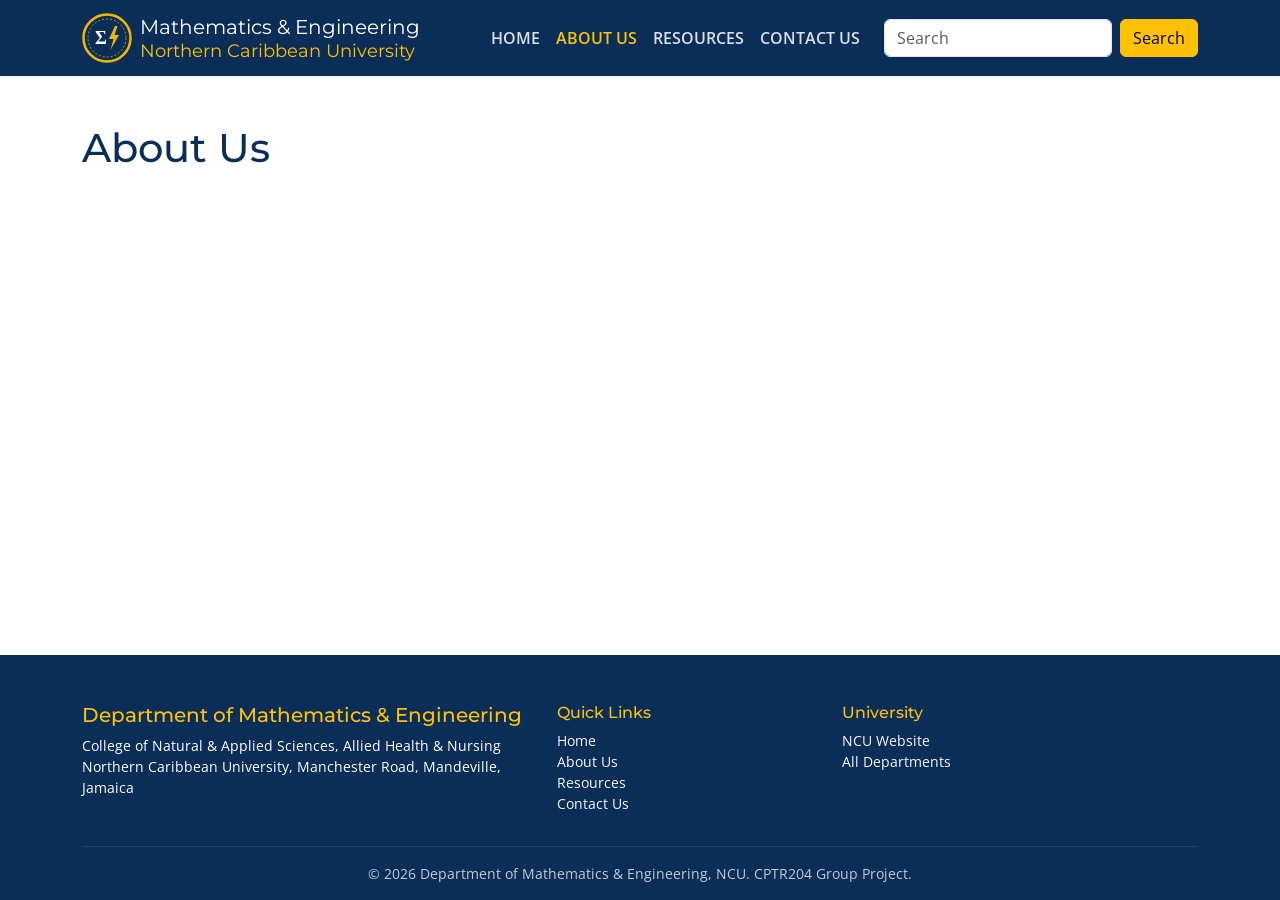
==== about.html @ 1ad0d138 "footer changed" ====
<!DOCTYPE html>
<html lang="en">
<head>
  <meta charset="UTF-8">
  <meta name="viewport" content="width=device-width, initial-scale=1.0">
  <meta name="description" content="Department of Mathematics & Engineering, Northern Caribbean University">
  <title>About Us | Mathematics &amp; Engineering - NCU</title>

  <link href="https://cdn.jsdelivr.net/npm/bootstrap@5.3.8/dist/css/bootstrap.min.css" rel="stylesheet">
  <link href="https://fonts.googleapis.com/css2?family=Montserrat:wght@600;700&family=Open+Sans:wght@400;600&display=swap" rel="stylesheet">
  <link href="css/style.css" rel="stylesheet">
</head>
<body class="d-flex flex-column min-vh-100">

  <header>
    
    <nav class="navbar navbar-expand-lg navbar-dark bg-navy shadow-sm">
      <div class="container">
        <a class="navbar-brand d-flex align-items-center" href="index.html">
          <img src="images/logo.svg" alt="Department of Mathematics and Engineering logo" width="50" height="50" class="me-2">
          <span class="lh-sm">Mathematics &amp; Engineering<small class="d-block text-warning fw-normal small">Northern Caribbean University</small></span>
        </a>
        
        <button class="navbar-toggler" type="button" data-bs-toggle="collapse" data-bs-target="#mainNav"
                aria-controls="mainNav" aria-expanded="false" aria-label="Toggle navigation">
          <span class="navbar-toggler-icon"></span>
        </button>

        <div class="collapse navbar-collapse" id="mainNav">
          <ul class="navbar-nav ms-auto mb-2 mb-lg-0">
            <li class="nav-item"><a class="nav-link fw-semibold text-uppercase small" href="index.html">Home</a></li>
            <li class="nav-item"><a class="nav-link fw-semibold text-uppercase small active" aria-current="page" href="about.html">About Us</a></li>
            <li class="nav-item"><a class="nav-link fw-semibold text-uppercase small" href="resources.html">Resources</a></li>
            <li class="nav-item"><a class="nav-link fw-semibold text-uppercase small" href="contact.html">Contact Us</a></li>
          </ul>

          <form class="d-flex ms-lg-3" role="search">
            <input class="form-control me-2" type="search" name="q" placeholder="Search" aria-label="Search">
            <button class="btn btn-warning" type="submit">Search</button>
          </form>
        </div>

      </div>
    </nav>
  </header>

  <main class="container py-5 flex-grow-1">
    
    <h1 class="text-navy">About Us</h1>

  </main>
  <footer class="bg-navy text-white pt-5 pb-3">
    <div class="container">
      <div class="row g-4">
        <div class="col-md-5">
          <h5 class="text-warning">Department of Mathematics &amp; Engineering</h5>
          <p class="small mb-0">College of Natural &amp; Applied Sciences, Allied Health &amp; Nursing<br>
            Northern Caribbean University, Manchester Road, Mandeville, Jamaica</p>
        </div>
        <div class="col-6 col-md-3">
          <h6 class="text-warning">Quick Links</h6>
          <ul class="list-unstyled small">
            <li><a class="link-light text-decoration-none" href="index.html">Home</a></li>
            <li><a class="link-light text-decoration-none" href="about.html">About Us</a></li>
            <li><a class="link-light text-decoration-none" href="resources.html">Resources</a></li>
            <li><a class="link-light text-decoration-none" href="contact.html">Contact Us</a></li>
          </ul>
        </div>
        <div class="col-6 col-md-4">
          <h6 class="text-warning">University</h6>
          <ul class="list-unstyled small">
            <li><a class="link-light text-decoration-none" href="https://www.ncu.edu.jm" target="_blank" rel="noopener">NCU Website</a></li>
            <li><a class="link-light text-decoration-none" href="https://www.ncu.edu.jm/alldepartments" target="_blank" rel="noopener">All Departments</a></li>
          </ul>
        </div>
      </div>
      <hr class="border-secondary">
      <p class="text-center small mb-0 opacity-75">&copy; 2026 Department of Mathematics &amp; Engineering, NCU. CPTR204 Group Project.</p>
    </div>
  </footer>
</html>
  <script src="https://cdn.jsdelivr.net/npm/bootstrap@5.3.8/dist/js/bootstrap.bundle.min.js"></script>
</body>
</html>
---- css/style.css ----
:root {
  --navy: #0b2e59;
}

.bg-navy   { background-color: var(--navy) !important; }
.text-navy { color: var(--navy) !important; }

.btn-navy {
  background-color: var(--navy);
  color: #ffffff;
}
.btn-navy:hover {
  background-color: #071f3d;
  color: #ffffff;
}


body {
  font-family: "Open Sans", Arial, sans-serif;
}
h1, h2, h3, h4, h5, h6, .navbar-brand {
  font-family: "Montserrat", Arial, sans-serif;
}

.navbar-dark .nav-link {
  color: rgba(255, 255, 255, 0.85);
}
.navbar-dark .nav-link:hover,
.navbar-dark .nav-link.active {
  color: #ffc107;
}
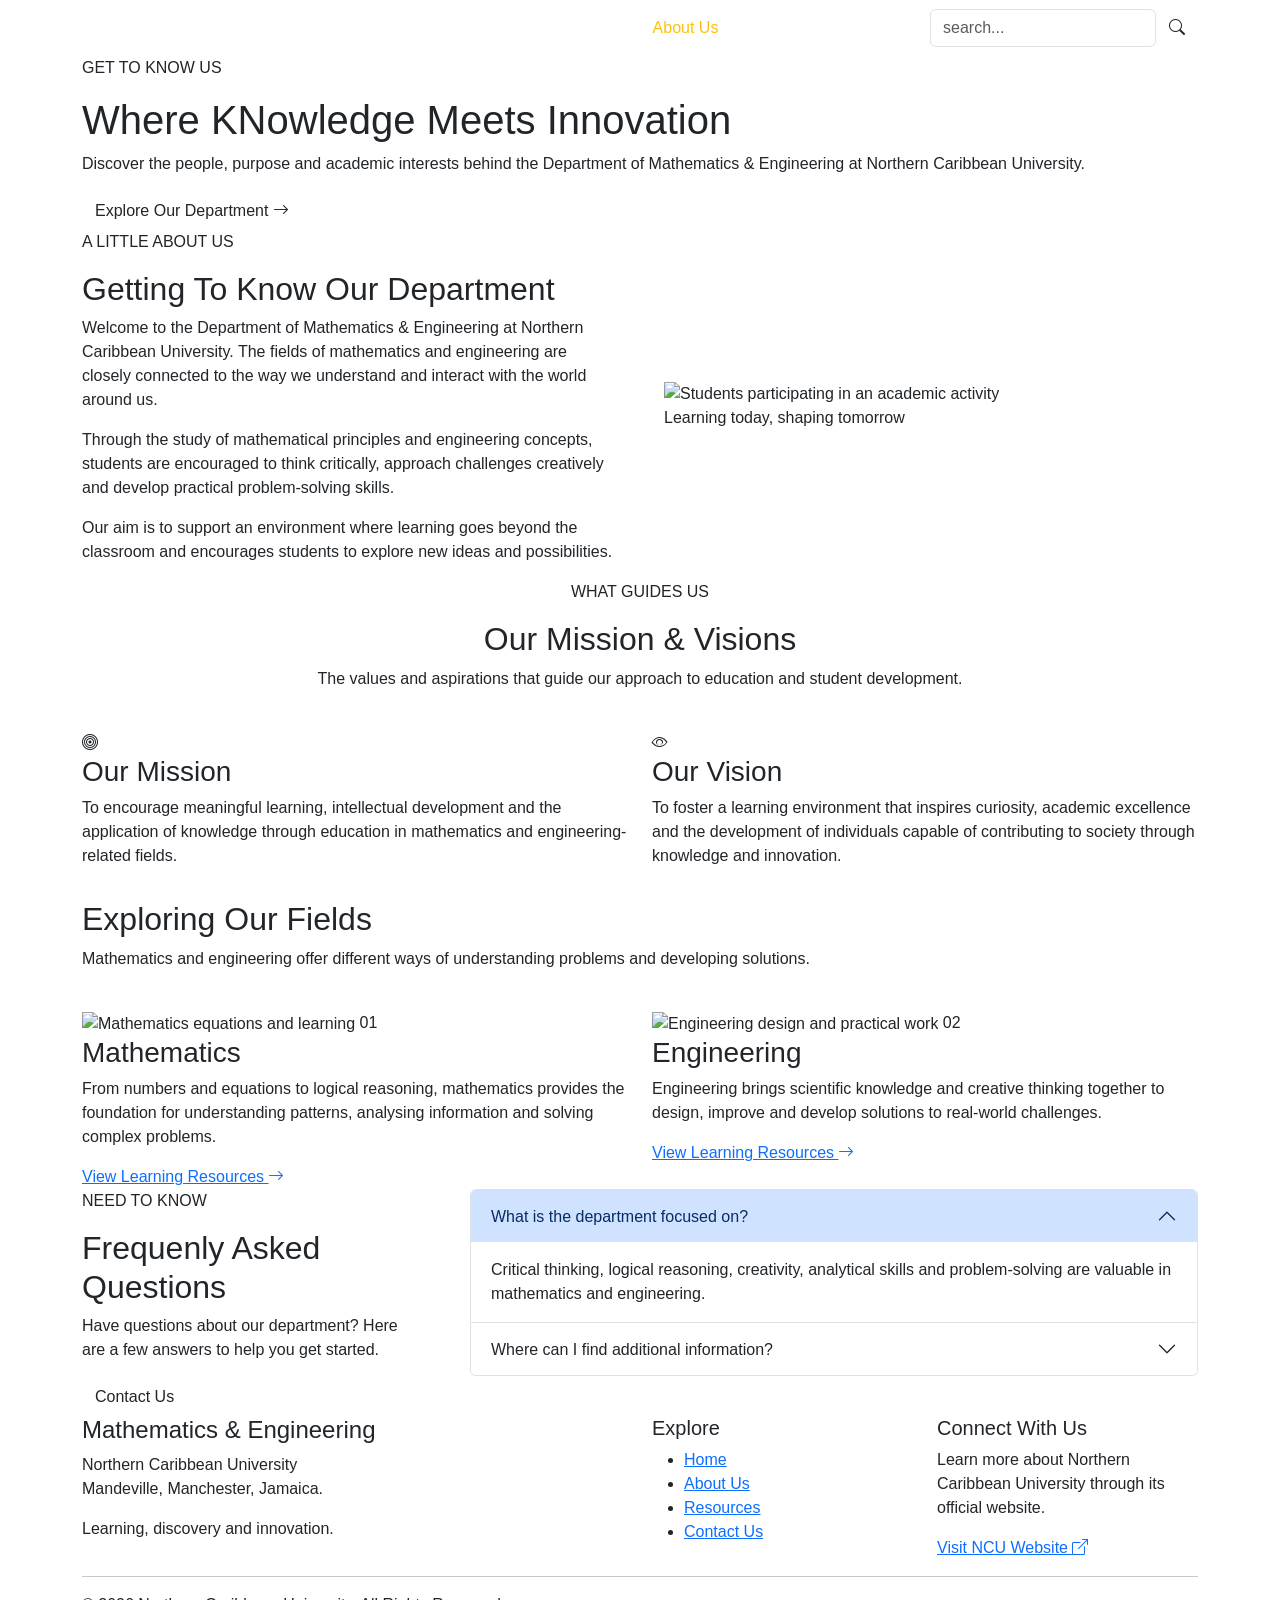
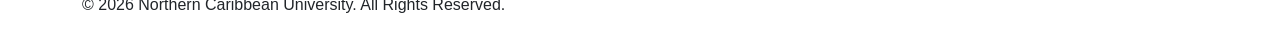
==== commit 645769d0: "Update about.html" ====
--- a/about.html
+++ b/about.html
@@ -1,84 +1,448 @@
 <!DOCTYPE html>
 <html lang="en">
+
 <head>
   <meta charset="UTF-8">
-  <meta name="viewport" content="width=device-width, initial-scale=1.0">
-  <meta name="description" content="Department of Mathematics & Engineering, Northern Caribbean University">
-  <title>About Us | Mathematics &amp; Engineering - NCU</title>
-
-  <link href="https://cdn.jsdelivr.net/npm/bootstrap@5.3.8/dist/css/bootstrap.min.css" rel="stylesheet">
-  <link href="https://fonts.googleapis.com/css2?family=Montserrat:wght@600;700&family=Open+Sans:wght@400;600&display=swap" rel="stylesheet">
-  <link href="css/style.css" rel="stylesheet">
+  <meta name="viewport" content="width=device-width , initial-scale=1.0">
+  <title>About Us | NCU Mathematics & Engineering</title>
+   <link href="https://cdn.jsdelivr.net/npm/bootstrap@5.3.3/dist/css/bootstrap.min.css" rel="stylesheet">
+    <link rel="stylesheet" href="https://cdn.jsdelivr.net/npm/bootstrap-icons@1.11.3/font/bootstrap-icons.min.css">
+     <link rel="stylesheet" href="css/style.css">
+
 </head>
-<body class="d-flex flex-column min-vh-100">
-
-  <header>
-    
-    <nav class="navbar navbar-expand-lg navbar-dark bg-navy shadow-sm">
-      <div class="container">
-        <a class="navbar-brand d-flex align-items-center" href="index.html">
-          <img src="images/logo.svg" alt="Department of Mathematics and Engineering logo" width="50" height="50" class="me-2">
-          <span class="lh-sm">Mathematics &amp; Engineering<small class="d-block text-warning fw-normal small">Northern Caribbean University</small></span>
-        </a>
+<body>
+  <nav class="navbar navbar-expand-lg navbar-dark department-nav">
+  <div class="container">
+
+      <a class="navbar-brand" href="index.html">
+      <span class="brand-mark">NCU</span>
+      <span class="brand-name">Mathematics & Engineering</span>
+ </a>
+     
+    <button class="navbar-toggler" type="button"
+      data-bs-toggle="collapse"
+      data-bs-target="#mainMenu"
+      aria-controls="mainMenu"
+      aria-expanded="false"
+      aria-label="Toggle navigation">
+
+        <span class="navbar-toggler-icon"></span>
+
+ </button>
+       
+    <div class="collapse navbar-collapse" id="mainMenu">
+      <ul class="navbar-nav ms-auto">
         
-        <button class="navbar-toggler" type="button" data-bs-toggle="collapse" data-bs-target="#mainNav"
-                aria-controls="mainNav" aria-expanded="false" aria-label="Toggle navigation">
-          <span class="navbar-toggler-icon"></span>
-        </button>
-
-        <div class="collapse navbar-collapse" id="mainNav">
-          <ul class="navbar-nav ms-auto mb-2 mb-lg-0">
-            <li class="nav-item"><a class="nav-link fw-semibold text-uppercase small" href="index.html">Home</a></li>
-            <li class="nav-item"><a class="nav-link fw-semibold text-uppercase small active" aria-current="page" href="about.html">About Us</a></li>
-            <li class="nav-item"><a class="nav-link fw-semibold text-uppercase small" href="resources.html">Resources</a></li>
-            <li class="nav-item"><a class="nav-link fw-semibold text-uppercase small" href="contact.html">Contact Us</a></li>
-          </ul>
-
-          <form class="d-flex ms-lg-3" role="search">
-            <input class="form-control me-2" type="search" name="q" placeholder="Search" aria-label="Search">
-            <button class="btn btn-warning" type="submit">Search</button>
-          </form>
-        </div>
-
-      </div>
-    </nav>
-  </header>
-
-  <main class="container py-5 flex-grow-1">
-    
-    <h1 class="text-navy">About Us</h1>
-
-  </main>
-  <footer class="bg-navy text-white pt-5 pb-3">
-    <div class="container">
-      <div class="row g-4">
-        <div class="col-md-5">
-          <h5 class="text-warning">Department of Mathematics &amp; Engineering</h5>
-          <p class="small mb-0">College of Natural &amp; Applied Sciences, Allied Health &amp; Nursing<br>
-            Northern Caribbean University, Manchester Road, Mandeville, Jamaica</p>
-        </div>
-        <div class="col-6 col-md-3">
-          <h6 class="text-warning">Quick Links</h6>
-          <ul class="list-unstyled small">
-            <li><a class="link-light text-decoration-none" href="index.html">Home</a></li>
-            <li><a class="link-light text-decoration-none" href="about.html">About Us</a></li>
-            <li><a class="link-light text-decoration-none" href="resources.html">Resources</a></li>
-            <li><a class="link-light text-decoration-none" href="contact.html">Contact Us</a></li>
-          </ul>
-        </div>
-        <div class="col-6 col-md-4">
-          <h6 class="text-warning">University</h6>
-          <ul class="list-unstyled small">
-            <li><a class="link-light text-decoration-none" href="https://www.ncu.edu.jm" target="_blank" rel="noopener">NCU Website</a></li>
-            <li><a class="link-light text-decoration-none" href="https://www.ncu.edu.jm/alldepartments" target="_blank" rel="noopener">All Departments</a></li>
-          </ul>
-        </div>
-      </div>
-      <hr class="border-secondary">
-      <p class="text-center small mb-0 opacity-75">&copy; 2026 Department of Mathematics &amp; Engineering, NCU. CPTR204 Group Project.</p>
+        <li class="nav-item">
+          <a class="nav-link" href="index.html">Home</a>
+         </li>
+        
+      <li class="nav-item">
+        <a class="nav-link active" href="about.html">About Us</a>
+      </li>
+
+      <li class="nav-item">
+        <a class="nav-link" href="resources.html">Resources</a>
+      </li>
+
+      <li class="nav-item">
+        <a class="nav-link" href="contact.html">Contact Us</a>
+      </li>
+      </ul>
+
+      <form class="d-flex ms-lg-3 mt-3 mt-lg-0" role="search">
+
+      <input class="form-control search-box"
+      type="search"
+      placeholder="search..."
+      aria-label="search">
+
+      <button class="btn search-button" type="submit">
+        <i class="bi bi-search"></i>
+      </button>
+
+      </form>
+
     </div>
-  </footer>
-</html>
-  <script src="https://cdn.jsdelivr.net/npm/bootstrap@5.3.8/dist/js/bootstrap.bundle.min.js"></script>
+
+     
+  </div>
+  </nav>
+
+     <header class="about-banner">
+
+      <div class="container">
+
+        <div class="banner-content">
+
+          <p class="small-heading">GET TO KNOW US</p>
+          
+          <h1>Where KNowledge Meets Innovation</h1>
+
+          <p class="banner-description">
+            Discover the people, purpose and academic
+            interests behind the Department of Mathematics
+            & Engineering at Northern Caribbean University.
+          </p>
+
+           <a href="#department-intro" class="btn explore-button">
+                Explore Our Department
+                 <i class="bi bi-arrow-right"></i>
+                </a>
+
+        
+        </div>
+      </div>
+     </header>
+
+     <section class="department-intro"  id="department-intro">
+      <div class="container">
+        <div class="row align-items-center g-5">
+          <div class="col-lg-6">
+
+            <p class="section-label">A LITTLE ABOUT US</p>
+
+            <h2>Getting To Know Our Department</h2>
+
+            <p> Welcome to the Department of Mathematics
+                & Engineering at Northern Caribbean University.
+                The fields of mathematics and engineering
+                are closely connected to the way we understand
+                and interact with the world around us. </p>
+
+                <p>
+                  Through the study of mathematical principles
+                  and engineering concepts, students are
+                  encouraged to think critically, approach
+                  challenges creatively and develop practical
+                  problem-solving skills.
+                </p>
+
+                <p>
+                  Our aim is to support an environment where
+                  learning goes beyond the classroom and
+                  encourages students to explore new ideas
+                  and possibilities.
+                </p>
+          </div>
+
+    <div class="col-lg-6">
+      <div class="intro-photo">
+
+         <img src="images/students.jpg"
+         alt="Students participating in an academic activity"
+          class="img-fluid">
+
+
+       <div class="photo-caption">
+        <i class="bi bi-motarboard-fill"></i>
+        Learning today, shaping tomorrow
+       </div>
+      </div>
+    </div>
+        </div>
+      </div>
+     </section>
+
+     <section class="purpose-section">
+      <div class="container">
+        <div class="section-title text-center">
+
+        <p class="section-label">WHAT GUIDES US</p>
+
+        <h2>Our Mission & Visions</h2>
+
+        <p>The values and aspirations that guide our
+          approach to education and student development.</p>
+        </div>
+
+        <div class="row g-4 mt-3">
+          <div class="col-md-6">
+            <div class="purpose-box mission-box">
+              <div class="purpose-icon">
+                <i class="bi bi-bullseye"></i>
+              </div>
+
+              <h3>Our Mission</h3>
+
+              <p> To encourage meaningful learning,
+                  intellectual development and the
+                  application of knowledge through
+                  education in mathematics and
+                  engineering-related fields.</p>
+            </div>
+          </div>
+
+         <div class="col-md-6">
+          <div class="purpose-box vision-box">
+            <div class="purpose-icon">
+              <i class="bi bi-eye"></i>
+            </div>
+
+            <h3> Our Vision</h3>
+
+            <p> To foster a learning environment that
+                inspires curiosity, academic excellence
+                and the development of individuals
+                capable of contributing to society
+                through knowledge and innovation.</p>
+          </div>
+         </div>
+
+        </div>
+      </div>
+     </section>
+
+     <section class="study-section">
+      <div class="container">
+        <div class="section-title">
+
+          <p class="section-label>" OUR ACADEMIC INTEREST</p>
+
+          <h2> Exploring Our Fields</h2>
+
+          <p>Mathematics and engineering offer different
+            ways of understanding problems and developing
+           solutions.</p> 
+        </div>
+
+        <div class="row g-4 mt-3">
+
+          <div class="col-md-6">
+            <article class="study-card">
+              <div class="study-image">
+
+                <img src="images/mathematics.jpg"
+                alt="Mathematics equations and learning">
+
+               <span class="study-number">01</span>
+              </div>
+            
+            <div class=" study-content">
+
+              <h3>Mathematics</h3>
+
+              <p> From numbers and equations to
+                logical reasoning, mathematics
+                provides the foundation for
+                understanding patterns, analysing
+                information and solving complex
+                problems.</p>
+
+                 <a href="resources.html" class="study-link">
+                  View Learning Resources
+                  <i class="bi bi-arrow-right"></i>
+                </a>
+            </div>
+            </article>
+
+          </div>
+
+          <div class="col-md-6">
+            <article class="study-card">
+              <div class="study-image">
+
+                <img src="images/engineering.jpg"
+                alt="Engineering design and practical work">
+
+                <span class="study-number">02</span>
+
+              </div>
+
+              <div class="study-content">
+
+                <h3>Engineering</h3>
+
+                <p> Engineering brings scientific
+                 knowledge and creative thinking
+                together to design, improve and
+                develop solutions to real-world
+                challenges.</p>
+               
+                 <a href="resources.html" class="study-link">
+                  View Learning Resources
+                  <i class="bi bi-arrow-right"></i>
+                </a>
+
+              </div>
+            </article>
+          </div>
+        </div>
+      </div>
+     </section>
+
+     <section class="faq-section">
+      <div class="container">
+        <div class="row g-5">
+          <div class="col-lg-4">
+            <p class="section-label">NEED TO KNOW</p>
+
+            <h2> Frequenly Asked Questions</h2>
+
+            <p>Have questions about our department?
+              Here are a few answers to help you
+              get started.</p>
+
+             <a href="contact.html" class="btn contact-button">
+              Contact Us
+              </a>
+          </div>
+
+          <div class="col-lg-8">
+            <div class="accordion" id="departmenQuestions">
+
+              <div class="accordion-item">
+
+                <h2 class="accordion-header">
+
+                   <button class="accordion-button"
+                      type="button"
+                      data-bs-toggle="collapse"
+                      data-bs-target="#answerOne"
+                      aria-expanded="true"
+                      aria-controls="answerOne">
+
+                  What is the department focused on?
+
+                 </button>
+                </h2>
+
+                <div id="answerOne"
+                class="accordion-collapse collapse show"
+                data-bs-parent="#departmentQuestions">
+              
+                <div class="accordion-body">
+                Critical thinking, logical
+                reasoning, creativity, analytical
+                skills and problem-solving are
+                valuable in mathematics and
+                engineering.
+                
+                </div>
+              </div>
+            </div>
+
+
+
+            <div class="accordion-item">
+            
+            <h2 class="accordion-header">
+             
+              <button class="accordion-button collapsed"
+              type="button"
+              data-bs-toggle="collapse"
+              data-bs-target="#answerThree"
+              aria-expanded="false"
+              aria-controls="answerThree">
+            
+             Where can I find additional information?
+            </button>
+            </h2>
+
+            <div id="answerThree"
+            class="accordion-collapse collapse"
+            data-bs-parent="#departmentQuestions">
+          
+          <div class="accordion-body">
+           
+            Visit our Resources page for
+            additional learning materials,
+            or use the Contact Us page to
+            send an enquiry.
+
+                   </div>
+                </div>
+              </div>
+            </div>
+          </div>
+        </div>
+      </div>
+     </section>
+
+     <footer class="department-footer">
+      <div class="container">
+        <div class="row g-4">
+          <div class="col-md-6">
+
+            <h4> Mathematics & Engineering</h4>
+
+            <p>
+             Northern Caribbean University
+            <br>
+            Mandeville, Manchester, Jamaica.
+            </p>
+
+              <p class="footer-note">
+                        Learning, discovery and innovation.
+                    </p>
+
+                </div>
+
+
+                <div class="col-md-3">
+
+                    <h5>Explore</h5>
+
+                    <ul class="footer-links">
+
+                        <li><a href="index.html">Home</a></li>
+
+                        <li><a href="about.html">About Us</a></li>
+
+                        <li><a href="resources.html">Resources</a></li>
+
+                        <li><a href="contact.html">Contact Us</a></li>
+
+                    </ul>
+
+                </div>
+
+
+                <div class="col-md-3">
+
+                    <h5>Connect With Us</h5>
+
+                    <p>
+                        Learn more about Northern Caribbean
+                        University through its official website.
+                    </p>
+
+                    <a href="https://www.ncu.edu.jm/"
+                        target="_blank"
+                        rel="noopener noreferrer"
+                        class="university-link">
+
+                        Visit NCU Website
+                        <i class="bi bi-box-arrow-up-right"></i>
+
+                    </a>
+
+                </div>
+
+            </div>
+
+            <hr>
+
+            <div class="copyright">
+
+                <p>
+                    &copy; 2026 Northern Caribbean University.
+                    All Rights Reserved.
+                </p>
+
+            </div>
+
+        </div>
+
+    </footer>
+
+    <script src="https://cdn.jsdelivr.net/npm/bootstrap@5.3.3/dist/js/bootstrap.bundle.min.js"></script>
+
 </body>
 </html>
+          </div>
+        </div>
+      </div>
+     </footer>
+</body>
+</html>
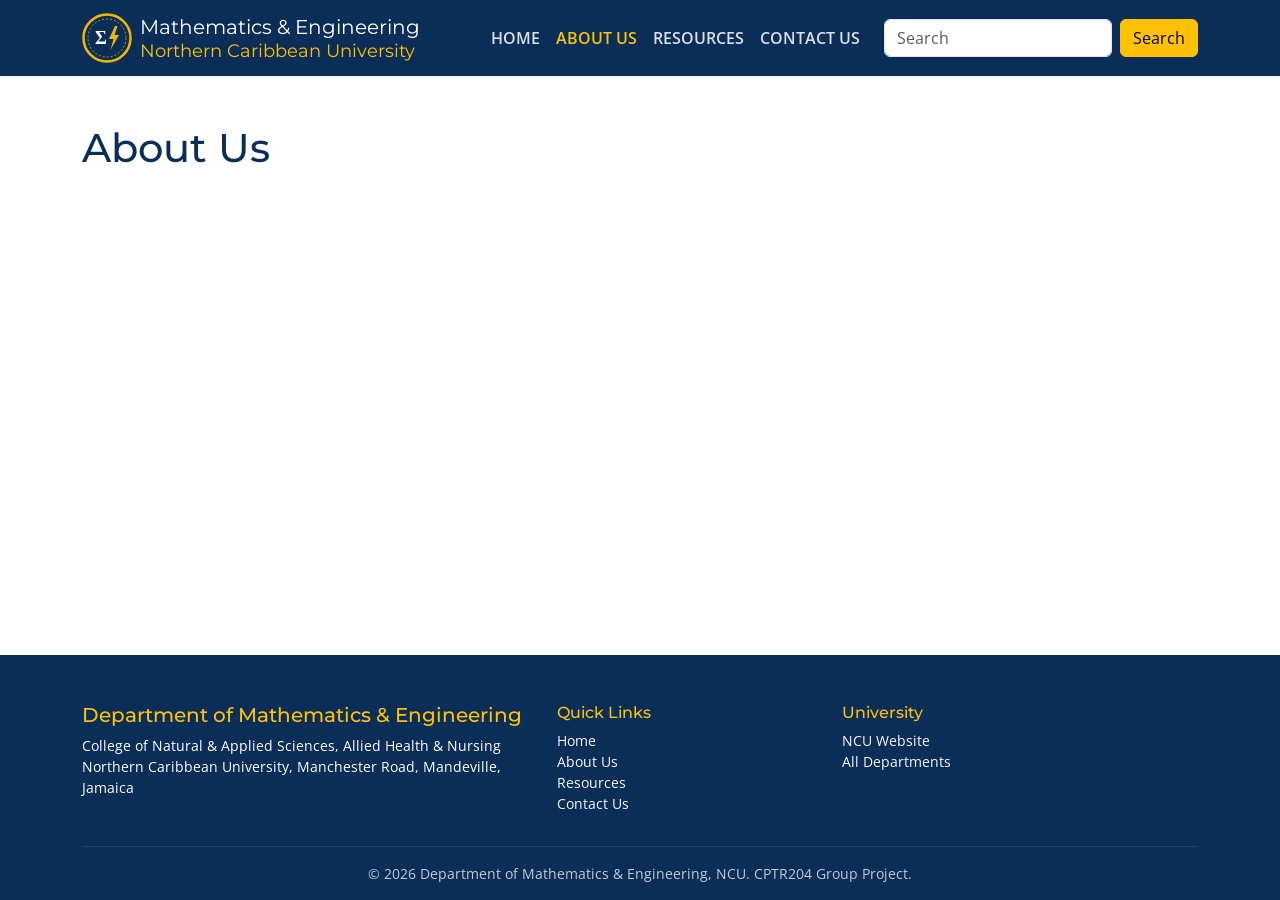
==== commit 355e5c89: "Update about.html" ====
--- a/about.html
+++ b/about.html
@@ -1,448 +1,84 @@
 <!DOCTYPE html>
 <html lang="en">
-
 <head>
   <meta charset="UTF-8">
-  <meta name="viewport" content="width=device-width , initial-scale=1.0">
-  <title>About Us | NCU Mathematics & Engineering</title>
-   <link href="https://cdn.jsdelivr.net/npm/bootstrap@5.3.3/dist/css/bootstrap.min.css" rel="stylesheet">
-    <link rel="stylesheet" href="https://cdn.jsdelivr.net/npm/bootstrap-icons@1.11.3/font/bootstrap-icons.min.css">
-     <link rel="stylesheet" href="css/style.css">
+  <meta name="viewport" content="width=device-width, initial-scale=1.0">
+  <meta name="description" content="Department of Mathematics & Engineering, Northern Caribbean University">
+  <title>About Us | Mathematics &amp; Engineering - NCU</title>
 
+  <link href="https://cdn.jsdelivr.net/npm/bootstrap@5.3.8/dist/css/bootstrap.min.css" rel="stylesheet">
+  <link href="https://fonts.googleapis.com/css2?family=Montserrat:wght@600;700&family=Open+Sans:wght@400;600&display=swap" rel="stylesheet">
+  <link href="css/style.css" rel="stylesheet">
 </head>
-<body>
-  <nav class="navbar navbar-expand-lg navbar-dark department-nav">
-  <div class="container">
+<body class="d-flex flex-column min-vh-100">
 
-      <a class="navbar-brand" href="index.html">
-      <span class="brand-mark">NCU</span>
-      <span class="brand-name">Mathematics & Engineering</span>
- </a>
-     
-    <button class="navbar-toggler" type="button"
-      data-bs-toggle="collapse"
-      data-bs-target="#mainMenu"
-      aria-controls="mainMenu"
-      aria-expanded="false"
-      aria-label="Toggle navigation">
+  <header>
+    
+    <nav class="navbar navbar-expand-lg navbar-dark bg-navy shadow-sm">
+      <div class="container">
+        <a class="navbar-brand d-flex align-items-center" href="index.html">
+          <img src="images/logo.svg" alt="Department of Mathematics and Engineering logo" width="50" height="50" class="me-2">
+          <span class="lh-sm">Mathematics &amp; Engineering<small class="d-block text-warning fw-normal small">Northern Caribbean University</small></span>
+        </a>
+        
+        <button class="navbar-toggler" type="button" data-bs-toggle="collapse" data-bs-target="#mainNav"
+                aria-controls="mainNav" aria-expanded="false" aria-label="Toggle navigation">
+          <span class="navbar-toggler-icon"></span>
+        </button>
 
-        <span class="navbar-toggler-icon"></span>
+        <div class="collapse navbar-collapse" id="mainNav">
+          <ul class="navbar-nav ms-auto mb-2 mb-lg-0">
+            <li class="nav-item"><a class="nav-link fw-semibold text-uppercase small" href="index.html">Home</a></li>
+            <li class="nav-item"><a class="nav-link fw-semibold text-uppercase small active" aria-current="page" href="about.html">About Us</a></li>
+            <li class="nav-item"><a class="nav-link fw-semibold text-uppercase small" href="resources.html">Resources</a></li>
+            <li class="nav-item"><a class="nav-link fw-semibold text-uppercase small" href="contact.html">Contact Us</a></li>
+          </ul>
 
- </button>
-       
-    <div class="collapse navbar-collapse" id="mainMenu">
-      <ul class="navbar-nav ms-auto">
-        
-        <li class="nav-item">
-          <a class="nav-link" href="index.html">Home</a>
-         </li>
-        
-      <li class="nav-item">
-        <a class="nav-link active" href="about.html">About Us</a>
-      </li>
+          <form class="d-flex ms-lg-3" role="search">
+            <input class="form-control me-2" type="search" name="q" placeholder="Search" aria-label="Search">
+            <button class="btn btn-warning" type="submit">Search</button>
+          </form>
+        </div>
 
-      <li class="nav-item">
-        <a class="nav-link" href="resources.html">Resources</a>
-      </li>
+      </div>
+    </nav>
+  </header>
 
-      <li class="nav-item">
-        <a class="nav-link" href="contact.html">Contact Us</a>
-      </li>
-      </ul>
+  <main class="container py-5 flex-grow-1">
+    
+    <h1 class="text-navy">About Us</h1>
 
-      <form class="d-flex ms-lg-3 mt-3 mt-lg-0" role="search">
-
-      <input class="form-control search-box"
-      type="search"
-      placeholder="search..."
-      aria-label="search">
-
-      <button class="btn search-button" type="submit">
-        <i class="bi bi-search"></i>
-      </button>
-
-      </form>
-
-    </div>
-
-     
-  </div>
-  </nav>
-
-     <header class="about-banner">
-
-      <div class="container">
-
-        <div class="banner-content">
-
-          <p class="small-heading">GET TO KNOW US</p>
-          
-          <h1>Where KNowledge Meets Innovation</h1>
-
-          <p class="banner-description">
-            Discover the people, purpose and academic
-            interests behind the Department of Mathematics
-            & Engineering at Northern Caribbean University.
-          </p>
-
-           <a href="#department-intro" class="btn explore-button">
-                Explore Our Department
-                 <i class="bi bi-arrow-right"></i>
-                </a>
-
-        
+  </main>
+  <footer class="bg-navy text-white pt-5 pb-3">
+    <div class="container">
+      <div class="row g-4">
+        <div class="col-md-5">
+          <h5 class="text-warning">Department of Mathematics &amp; Engineering</h5>
+          <p class="small mb-0">College of Natural &amp; Applied Sciences, Allied Health &amp; Nursing<br>
+            Northern Caribbean University, Manchester Road, Mandeville, Jamaica</p>
+        </div>
+        <div class="col-6 col-md-3">
+          <h6 class="text-warning">Quick Links</h6>
+          <ul class="list-unstyled small">
+            <li><a class="link-light text-decoration-none" href="index.html">Home</a></li>
+            <li><a class="link-light text-decoration-none" href="about.html">About Us</a></li>
+            <li><a class="link-light text-decoration-none" href="resources.html">Resources</a></li>
+            <li><a class="link-light text-decoration-none" href="contact.html">Contact Us</a></li>
+          </ul>
+        </div>
+        <div class="col-6 col-md-4">
+          <h6 class="text-warning">University</h6>
+          <ul class="list-unstyled small">
+            <li><a class="link-light text-decoration-none" href="https://www.ncu.edu.jm" target="_blank" rel="noopener">NCU Website</a></li>
+            <li><a class="link-light text-decoration-none" href="https://www.ncu.edu.jm/alldepartments" target="_blank" rel="noopener">All Departments</a></li>
+          </ul>
         </div>
       </div>
-     </header>
-
-     <section class="department-intro"  id="department-intro">
-      <div class="container">
-        <div class="row align-items-center g-5">
-          <div class="col-lg-6">
-
-            <p class="section-label">A LITTLE ABOUT US</p>
-
-            <h2>Getting To Know Our Department</h2>
-
-            <p> Welcome to the Department of Mathematics
-                & Engineering at Northern Caribbean University.
-                The fields of mathematics and engineering
-                are closely connected to the way we understand
-                and interact with the world around us. </p>
-
-                <p>
-                  Through the study of mathematical principles
-                  and engineering concepts, students are
-                  encouraged to think critically, approach
-                  challenges creatively and develop practical
-                  problem-solving skills.
-                </p>
-
-                <p>
-                  Our aim is to support an environment where
-                  learning goes beyond the classroom and
-                  encourages students to explore new ideas
-                  and possibilities.
-                </p>
-          </div>
-
-    <div class="col-lg-6">
-      <div class="intro-photo">
-
-         <img src="images/students.jpg"
-         alt="Students participating in an academic activity"
-          class="img-fluid">
-
-
-       <div class="photo-caption">
-        <i class="bi bi-motarboard-fill"></i>
-        Learning today, shaping tomorrow
-       </div>
-      </div>
+      <hr class="border-secondary">
+      <p class="text-center small mb-0 opacity-75">&copy; 2026 Department of Mathematics &amp; Engineering, NCU. CPTR204 Group Project.</p>
     </div>
-        </div>
-      </div>
-     </section>
-
-     <section class="purpose-section">
-      <div class="container">
-        <div class="section-title text-center">
-
-        <p class="section-label">WHAT GUIDES US</p>
-
-        <h2>Our Mission & Visions</h2>
-
-        <p>The values and aspirations that guide our
-          approach to education and student development.</p>
-        </div>
-
-        <div class="row g-4 mt-3">
-          <div class="col-md-6">
-            <div class="purpose-box mission-box">
-              <div class="purpose-icon">
-                <i class="bi bi-bullseye"></i>
-              </div>
-
-              <h3>Our Mission</h3>
-
-              <p> To encourage meaningful learning,
-                  intellectual development and the
-                  application of knowledge through
-                  education in mathematics and
-                  engineering-related fields.</p>
-            </div>
-          </div>
-
-         <div class="col-md-6">
-          <div class="purpose-box vision-box">
-            <div class="purpose-icon">
-              <i class="bi bi-eye"></i>
-            </div>
-
-            <h3> Our Vision</h3>
-
-            <p> To foster a learning environment that
-                inspires curiosity, academic excellence
-                and the development of individuals
-                capable of contributing to society
-                through knowledge and innovation.</p>
-          </div>
-         </div>
-
-        </div>
-      </div>
-     </section>
-
-     <section class="study-section">
-      <div class="container">
-        <div class="section-title">
-
-          <p class="section-label>" OUR ACADEMIC INTEREST</p>
-
-          <h2> Exploring Our Fields</h2>
-
-          <p>Mathematics and engineering offer different
-            ways of understanding problems and developing
-           solutions.</p> 
-        </div>
-
-        <div class="row g-4 mt-3">
-
-          <div class="col-md-6">
-            <article class="study-card">
-              <div class="study-image">
-
-                <img src="images/mathematics.jpg"
-                alt="Mathematics equations and learning">
-
-               <span class="study-number">01</span>
-              </div>
-            
-            <div class=" study-content">
-
-              <h3>Mathematics</h3>
-
-              <p> From numbers and equations to
-                logical reasoning, mathematics
-                provides the foundation for
-                understanding patterns, analysing
-                information and solving complex
-                problems.</p>
-
-                 <a href="resources.html" class="study-link">
-                  View Learning Resources
-                  <i class="bi bi-arrow-right"></i>
-                </a>
-            </div>
-            </article>
-
-          </div>
-
-          <div class="col-md-6">
-            <article class="study-card">
-              <div class="study-image">
-
-                <img src="images/engineering.jpg"
-                alt="Engineering design and practical work">
-
-                <span class="study-number">02</span>
-
-              </div>
-
-              <div class="study-content">
-
-                <h3>Engineering</h3>
-
-                <p> Engineering brings scientific
-                 knowledge and creative thinking
-                together to design, improve and
-                develop solutions to real-world
-                challenges.</p>
-               
-                 <a href="resources.html" class="study-link">
-                  View Learning Resources
-                  <i class="bi bi-arrow-right"></i>
-                </a>
-
-              </div>
-            </article>
-          </div>
-        </div>
-      </div>
-     </section>
-
-     <section class="faq-section">
-      <div class="container">
-        <div class="row g-5">
-          <div class="col-lg-4">
-            <p class="section-label">NEED TO KNOW</p>
-
-            <h2> Frequenly Asked Questions</h2>
-
-            <p>Have questions about our department?
-              Here are a few answers to help you
-              get started.</p>
-
-             <a href="contact.html" class="btn contact-button">
-              Contact Us
-              </a>
-          </div>
-
-          <div class="col-lg-8">
-            <div class="accordion" id="departmenQuestions">
-
-              <div class="accordion-item">
-
-                <h2 class="accordion-header">
-
-                   <button class="accordion-button"
-                      type="button"
-                      data-bs-toggle="collapse"
-                      data-bs-target="#answerOne"
-                      aria-expanded="true"
-                      aria-controls="answerOne">
-
-                  What is the department focused on?
-
-                 </button>
-                </h2>
-
-                <div id="answerOne"
-                class="accordion-collapse collapse show"
-                data-bs-parent="#departmentQuestions">
-              
-                <div class="accordion-body">
-                Critical thinking, logical
-                reasoning, creativity, analytical
-                skills and problem-solving are
-                valuable in mathematics and
-                engineering.
-                
-                </div>
-              </div>
-            </div>
-
-
-
-            <div class="accordion-item">
-            
-            <h2 class="accordion-header">
-             
-              <button class="accordion-button collapsed"
-              type="button"
-              data-bs-toggle="collapse"
-              data-bs-target="#answerThree"
-              aria-expanded="false"
-              aria-controls="answerThree">
-            
-             Where can I find additional information?
-            </button>
-            </h2>
-
-            <div id="answerThree"
-            class="accordion-collapse collapse"
-            data-bs-parent="#departmentQuestions">
-          
-          <div class="accordion-body">
-           
-            Visit our Resources page for
-            additional learning materials,
-            or use the Contact Us page to
-            send an enquiry.
-
-                   </div>
-                </div>
-              </div>
-            </div>
-          </div>
-        </div>
-      </div>
-     </section>
-
-     <footer class="department-footer">
-      <div class="container">
-        <div class="row g-4">
-          <div class="col-md-6">
-
-            <h4> Mathematics & Engineering</h4>
-
-            <p>
-             Northern Caribbean University
-            <br>
-            Mandeville, Manchester, Jamaica.
-            </p>
-
-              <p class="footer-note">
-                        Learning, discovery and innovation.
-                    </p>
-
-                </div>
-
-
-                <div class="col-md-3">
-
-                    <h5>Explore</h5>
-
-                    <ul class="footer-links">
-
-                        <li><a href="index.html">Home</a></li>
-
-                        <li><a href="about.html">About Us</a></li>
-
-                        <li><a href="resources.html">Resources</a></li>
-
-                        <li><a href="contact.html">Contact Us</a></li>
-
-                    </ul>
-
-                </div>
-
-
-                <div class="col-md-3">
-
-                    <h5>Connect With Us</h5>
-
-                    <p>
-                        Learn more about Northern Caribbean
-                        University through its official website.
-                    </p>
-
-                    <a href="https://www.ncu.edu.jm/"
-                        target="_blank"
-                        rel="noopener noreferrer"
-                        class="university-link">
-
-                        Visit NCU Website
-                        <i class="bi bi-box-arrow-up-right"></i>
-
-                    </a>
-
-                </div>
-
-            </div>
-
-            <hr>
-
-            <div class="copyright">
-
-                <p>
-                    &copy; 2026 Northern Caribbean University.
-                    All Rights Reserved.
-                </p>
-
-            </div>
-
-        </div>
-
-    </footer>
-
-    <script src="https://cdn.jsdelivr.net/npm/bootstrap@5.3.3/dist/js/bootstrap.bundle.min.js"></script>
-
+  </footer>
+</html>
+  <script src="https://cdn.jsdelivr.net/npm/bootstrap@5.3.8/dist/js/bootstrap.bundle.min.js"></script>
 </body>
 </html>
-          </div>
-        </div>
-      </div>
-     </footer>
-</body>
-</html>
--- a/css/style.css
+++ b/css/style.css
@@ -29,3 +29,21 @@
 .navbar-dark .nav-link.active {
   color: #ffc107;
 }
+
+
+
+
+
+
+
+
+
+
+
+
+
+
+
+}
+
+
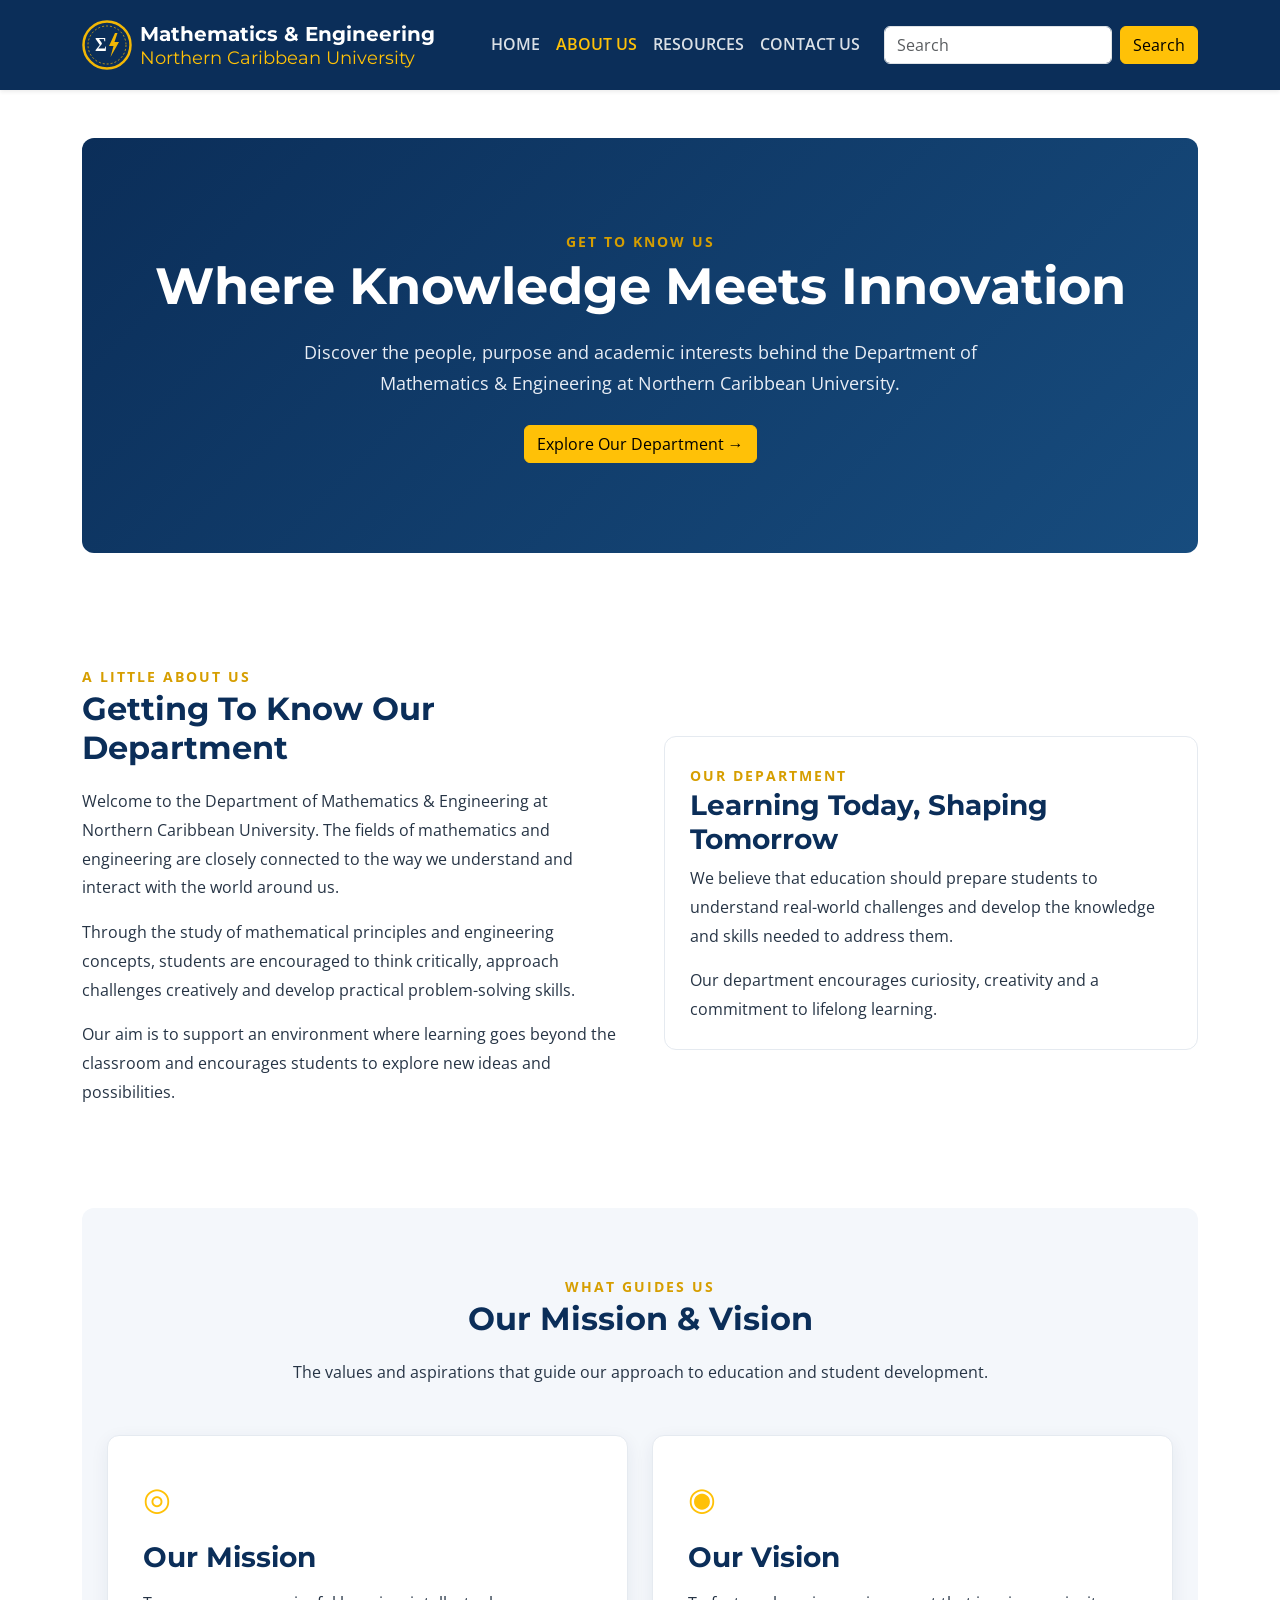
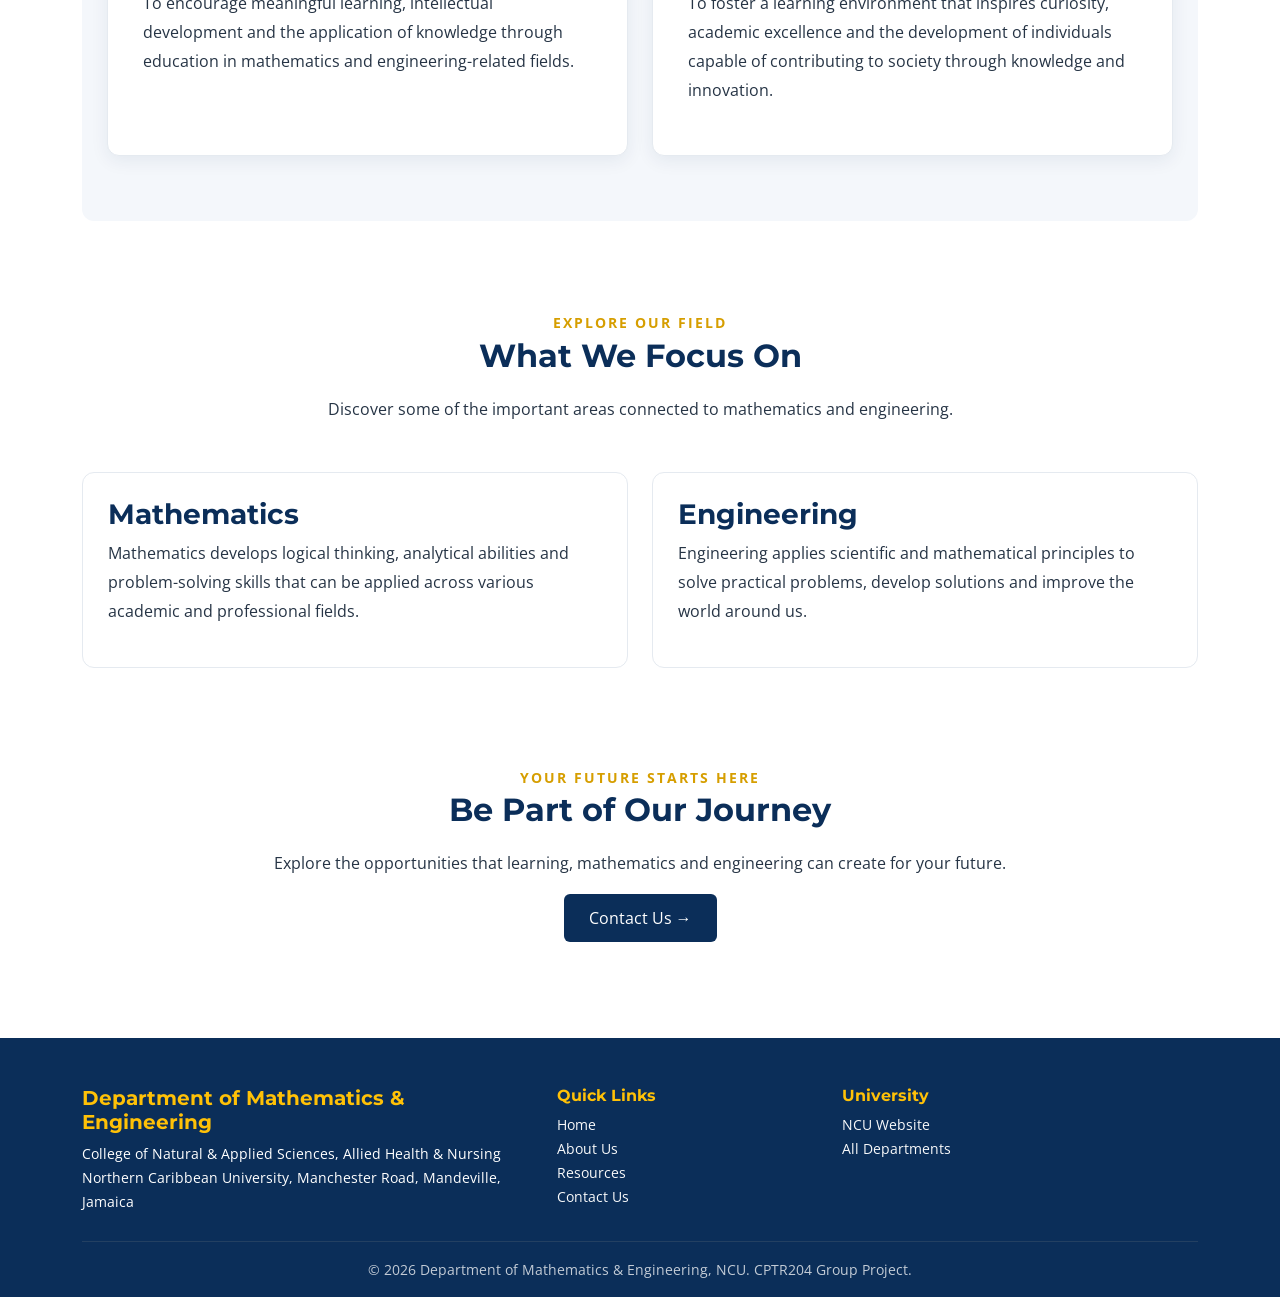
==== commit 48424223: "Update about.html" ====
--- a/about.html
+++ b/about.html
@@ -1,84 +1,432 @@
+
 <!DOCTYPE html>
 <html lang="en">
+
 <head>
   <meta charset="UTF-8">
   <meta name="viewport" content="width=device-width, initial-scale=1.0">
-  <meta name="description" content="Department of Mathematics & Engineering, Northern Caribbean University">
+  <meta name="description" content="Learn about the Department of Mathematics and Engineering at Northern Caribbean University.">
   <title>About Us | Mathematics &amp; Engineering - NCU</title>
 
+  
   <link href="https://cdn.jsdelivr.net/npm/bootstrap@5.3.8/dist/css/bootstrap.min.css" rel="stylesheet">
   <link href="https://fonts.googleapis.com/css2?family=Montserrat:wght@600;700&family=Open+Sans:wght@400;600&display=swap" rel="stylesheet">
   <link href="css/style.css" rel="stylesheet">
+
 </head>
+
 <body class="d-flex flex-column min-vh-100">
 
   <header>
+
+    <nav class="navbar navbar-expand-lg navbar-dark bg-navy shadow-sm">
+
+      <div class="container">
+
+        <a class="navbar-brand d-flex align-items-center" href="index.html">
+
+          <img src="images/logo.svg"
+               alt="Department of Mathematics and Engineering logo"
+               width="50"
+               height="50"
+               class="me-2">
+
+          <span class="lh-sm">
+            Mathematics &amp; Engineering
+            <small class="d-block text-warning fw-normal small">
+              Northern Caribbean University
+            </small>
+          </span>
+
+        </a>
+
+        <button class="navbar-toggler"
+                type="button"
+                data-bs-toggle="collapse"
+                data-bs-target="#mainNav"
+                aria-controls="mainNav"
+                aria-expanded="false"
+                aria-label="Toggle navigation">
+
+          <span class="navbar-toggler-icon"></span>
+
+        </button>
+
+        <div class="collapse navbar-collapse" id="mainNav">
+
+          <ul class="navbar-nav ms-auto mb-2 mb-lg-0">
+
+            <li class="nav-item">
+              <a class="nav-link fw-semibold text-uppercase small"
+                 href="index.html">Home</a>
+            </li>
+
+            <li class="nav-item">
+              <a class="nav-link fw-semibold text-uppercase small active"
+                 aria-current="page"
+                 href="about.html">About Us</a>
+            </li>
+
+            <li class="nav-item">
+              <a class="nav-link fw-semibold text-uppercase small"
+                 href="resources.html">Resources</a>
+            </li>
+
+            <li class="nav-item">
+              <a class="nav-link fw-semibold text-uppercase small"
+                 href="contact.html">Contact Us</a>
+            </li>
+
+          </ul>
+
+          <form class="d-flex ms-lg-3" role="search">
+
+            <input class="form-control me-2"
+                   type="search"
+                   name="q"
+                   placeholder="Search"
+                   aria-label="Search">
+
+            <button class="btn btn-warning" type="submit">
+              Search
+            </button>
+
+          </form>
+
+        </div>
+
+      </div>
+
+    </nav>
+
+  </header>
+
+ 
+  <main class="container py-5 flex-grow-1">
+
+    <section class="about-hero">
+
+      <span class="section-label">GET TO KNOW US</span>
+
+      <h1>Where Knowledge Meets Innovation</h1>
+
+      <p>
+        Discover the people, purpose and academic interests behind
+        the Department of Mathematics &amp; Engineering at
+        Northern Caribbean University.
+      </p>
+
+      <a href="#department" class="btn btn-warning">
+        Explore Our Department &rarr;
+      </a>
+
+    </section>
+
+    <section class="about-section" id="department">
+
+      <div class="row align-items-center g-5">
+
+        <div class="col-lg-6">
+
+          <span class="section-label">A LITTLE ABOUT US</span>
+
+          <h2>Getting To Know Our Department</h2>
+
+          <p>
+            Welcome to the Department of Mathematics &amp; Engineering
+            at Northern Caribbean University. The fields of mathematics
+            and engineering are closely connected to the way we
+            understand and interact with the world around us.
+          </p>
+
+          <p>
+            Through the study of mathematical principles and
+            engineering concepts, students are encouraged to think
+            critically, approach challenges creatively and develop
+            practical problem-solving skills.
+          </p>
+
+          <p>
+            Our aim is to support an environment where learning
+            goes beyond the classroom and encourages students
+            to explore new ideas and possibilities.
+          </p>
+
+        </div>
+
+
+        <div class="col-lg-6">
+
+          <div class="info-card">
+
+            <span class="section-label">OUR DEPARTMENT</span>
+
+            <h3>Learning Today, Shaping Tomorrow</h3>
+
+            <p>
+              We believe that education should prepare students
+              to understand real-world challenges and develop
+              the knowledge and skills needed to address them.
+            </p>
+
+            <p class="mb-0">
+              Our department encourages curiosity, creativity
+              and a commitment to lifelong learning.
+            </p>
+
+          </div>
+
+        </div>
+
+      </div>
+
+    </section>
+
+
+    <section class="mission-vision">
+
+      <div class="text-center mb-5">
+
+        <span class="section-label">WHAT GUIDES US</span>
+
+        <h2>Our Mission &amp; Vision</h2>
+
+        <p>
+          The values and aspirations that guide our approach
+          to education and student development.
+        </p>
+
+      </div>
+
+
+      <div class="row g-4">
+
+
+
+        <div class="col-md-6">
+
+          <div class="mission-card">
+
+            <div class="fs-2 text-warning mb-2">
+              ◎
+            </div>
+
+            <h3>Our Mission</h3>
+
+            <p>
+              To encourage meaningful learning, intellectual
+              development and the application of knowledge
+              through education in mathematics and
+              engineering-related fields.
+            </p>
+
+          </div>
+
+        </div>
+
+
+        <div class="col-md-6">
+
+          <div class="vision-card">
+
+            <div class="fs-2 text-warning mb-2">
+              ◉
+            </div>
+
+            <h3>Our Vision</h3>
+
+            <p>
+              To foster a learning environment that inspires
+              curiosity, academic excellence and the development
+              of individuals capable of contributing to society
+              through knowledge and innovation.
+            </p>
+
+          </div>
+
+        </div>
+
+      </div>
+
+    </section>
     
-    <nav class="navbar navbar-expand-lg navbar-dark bg-navy shadow-sm">
-      <div class="container">
-        <a class="navbar-brand d-flex align-items-center" href="index.html">
-          <img src="images/logo.svg" alt="Department of Mathematics and Engineering logo" width="50" height="50" class="me-2">
-          <span class="lh-sm">Mathematics &amp; Engineering<small class="d-block text-warning fw-normal small">Northern Caribbean University</small></span>
-        </a>
-        
-        <button class="navbar-toggler" type="button" data-bs-toggle="collapse" data-bs-target="#mainNav"
-                aria-controls="mainNav" aria-expanded="false" aria-label="Toggle navigation">
-          <span class="navbar-toggler-icon"></span>
-        </button>
-
-        <div class="collapse navbar-collapse" id="mainNav">
-          <ul class="navbar-nav ms-auto mb-2 mb-lg-0">
-            <li class="nav-item"><a class="nav-link fw-semibold text-uppercase small" href="index.html">Home</a></li>
-            <li class="nav-item"><a class="nav-link fw-semibold text-uppercase small active" aria-current="page" href="about.html">About Us</a></li>
-            <li class="nav-item"><a class="nav-link fw-semibold text-uppercase small" href="resources.html">Resources</a></li>
-            <li class="nav-item"><a class="nav-link fw-semibold text-uppercase small" href="contact.html">Contact Us</a></li>
+    <section class="py-5">
+
+      <div class="text-center mb-5">
+
+        <span class="section-label">EXPLORE OUR FIELD</span>
+
+        <h2>What We Focus On</h2>
+
+        <p>
+          Discover some of the important areas connected
+          to mathematics and engineering.
+        </p>
+
+      </div>
+
+
+      <div class="row g-4">
+
+
+        <div class="col-md-6">
+
+          <div class="info-card">
+
+            <h3>Mathematics</h3>
+
+            <p>
+              Mathematics develops logical thinking, analytical
+              abilities and problem-solving skills that can be
+              applied across various academic and professional
+              fields.
+            </p>
+
+          </div>
+
+        </div>
+
+        <div class="col-md-6">
+
+          <div class="info-card">
+
+            <h3>Engineering</h3>
+
+            <p>
+              Engineering applies scientific and mathematical
+              principles to solve practical problems, develop
+              solutions and improve the world around us.
+            </p>
+
+          </div>
+
+        </div>
+
+      </div>
+
+    </section>
+
+    <section class="text-center py-5">
+
+      <span class="section-label">YOUR FUTURE STARTS HERE</span>
+
+      <h2>Be Part of Our Journey</h2>
+
+      <p>
+        Explore the opportunities that learning, mathematics
+        and engineering can create for your future.
+      </p>
+
+      <a href="contact.html" class="btn btn-navy">
+        Contact Us &rarr;
+      </a>
+
+    </section>
+
+
+  </main>
+
+
+  <footer class="bg-navy text-white pt-5 pb-3">
+
+    <div class="container">
+
+      <div class="row g-4">
+
+
+        <div class="col-md-5">
+
+          <h5 class="text-warning">
+            Department of Mathematics &amp; Engineering
+          </h5>
+
+          <p class="small mb-0">
+            College of Natural &amp; Applied Sciences,
+            Allied Health &amp; Nursing
+            <br>
+
+            Northern Caribbean University,
+            Manchester Road, Mandeville, Jamaica
+          </p>
+
+        </div>
+
+
+        <div class="col-6 col-md-3">
+
+          <h6 class="text-warning">Quick Links</h6>
+
+          <ul class="list-unstyled small">
+
+            <li>
+              <a class="link-light text-decoration-none"
+                 href="index.html">Home</a>
+            </li>
+
+            <li>
+              <a class="link-light text-decoration-none"
+                 href="about.html">About Us</a>
+            </li>
+
+            <li>
+              <a class="link-light text-decoration-none"
+                 href="resources.html">Resources</a>
+            </li>
+
+            <li>
+              <a class="link-light text-decoration-none"
+                 href="contact.html">Contact Us</a>
+            </li>
+
           </ul>
 
-          <form class="d-flex ms-lg-3" role="search">
-            <input class="form-control me-2" type="search" name="q" placeholder="Search" aria-label="Search">
-            <button class="btn btn-warning" type="submit">Search</button>
-          </form>
-        </div>
-
-      </div>
-    </nav>
-  </header>
-
-  <main class="container py-5 flex-grow-1">
-    
-    <h1 class="text-navy">About Us</h1>
-
-  </main>
-  <footer class="bg-navy text-white pt-5 pb-3">
-    <div class="container">
-      <div class="row g-4">
-        <div class="col-md-5">
-          <h5 class="text-warning">Department of Mathematics &amp; Engineering</h5>
-          <p class="small mb-0">College of Natural &amp; Applied Sciences, Allied Health &amp; Nursing<br>
-            Northern Caribbean University, Manchester Road, Mandeville, Jamaica</p>
-        </div>
-        <div class="col-6 col-md-3">
-          <h6 class="text-warning">Quick Links</h6>
+        </div>
+
+
+        <div class="col-6 col-md-4">
+
+          <h6 class="text-warning">University</h6>
+
           <ul class="list-unstyled small">
-            <li><a class="link-light text-decoration-none" href="index.html">Home</a></li>
-            <li><a class="link-light text-decoration-none" href="about.html">About Us</a></li>
-            <li><a class="link-light text-decoration-none" href="resources.html">Resources</a></li>
-            <li><a class="link-light text-decoration-none" href="contact.html">Contact Us</a></li>
+
+            <li>
+              <a class="link-light text-decoration-none"
+                 href="https://www.ncu.edu.jm"
+                 target="_blank"
+                 rel="noopener">
+                NCU Website
+              </a>
+            </li>
+
+            <li>
+              <a class="link-light text-decoration-none"
+                 href="https://www.ncu.edu.jm/alldepartments"
+                 target="_blank"
+                 rel="noopener">
+                All Departments
+              </a>
+            </li>
+
           </ul>
-        </div>
-        <div class="col-6 col-md-4">
-          <h6 class="text-warning">University</h6>
-          <ul class="list-unstyled small">
-            <li><a class="link-light text-decoration-none" href="https://www.ncu.edu.jm" target="_blank" rel="noopener">NCU Website</a></li>
-            <li><a class="link-light text-decoration-none" href="https://www.ncu.edu.jm/alldepartments" target="_blank" rel="noopener">All Departments</a></li>
-          </ul>
-        </div>
-      </div>
+
+        </div>
+
+      </div>
+
+
       <hr class="border-secondary">
-      <p class="text-center small mb-0 opacity-75">&copy; 2026 Department of Mathematics &amp; Engineering, NCU. CPTR204 Group Project.</p>
+
+      <p class="text-center small mb-0 opacity-75">
+        &copy; 2026 Department of Mathematics &amp; Engineering,
+        NCU. CPTR204 Group Project.
+      </p>
+
     </div>
+
   </footer>
-</html>
+
+
   <script src="https://cdn.jsdelivr.net/npm/bootstrap@5.3.8/dist/js/bootstrap.bundle.min.js"></script>
+
 </body>
 </html>
--- a/css/style.css
+++ b/css/style.css
@@ -32,18 +32,230 @@
 
 
 
-
-
-
-
-
-
-
-
-
-
-
-
-}
-
-
+body {
+  font-family: "Open Sans", Arial, sans-serif;
+  color: #263445;
+  background-color: #ffffff;
+  line-height: 1.7;
+}
+
+main {
+  width: 100%;
+}
+
+
+h1, h2, h3, h4, h5, h6 {
+  font-family: "Montserrat", Arial, sans-serif;
+  color: var(--navy);
+  font-weight: 700;
+}
+
+h1 {
+  font-size: clamp(2rem, 4vw, 3.2rem);
+}
+
+h2 {
+  font-size: 2rem;
+  margin-bottom: 20px;
+}
+
+
+.navbar {
+  padding: 15px 0;
+}
+
+.navbar-brand {
+  font-weight: 700;
+}
+
+.navbar-brand img {
+  object-fit: contain;
+}
+
+.nav-link {
+  transition: color 0.3s ease;
+}
+
+
+.about-hero,
+.hero-section {
+  background: linear-gradient(135deg, #0b2e59, #174c7e);
+  color: white;
+  padding: 90px 30px;
+  border-radius: 12px;
+  margin-bottom: 65px;
+  text-align: center;
+}
+
+.about-hero h1,
+.hero-section h1 {
+  color: white;
+  margin-bottom: 20px;
+}
+
+.about-hero p,
+.hero-section p {
+  color: #e8edf5;
+  font-size: 1.1rem;
+  max-width: 750px;
+  margin: 0 auto 25px;
+}
+
+
+section {
+  padding-top: 35px;
+  padding-bottom: 35px;
+}
+
+section p {
+  font-size: 1rem;
+  line-height: 1.8;
+}
+
+
+.section-label {
+  color: #d69e00;
+  font-weight: 700;
+  text-transform: uppercase;
+  letter-spacing: 2px;
+  font-size: 0.85rem;
+  margin-bottom: 12px;
+}
+
+
+.about-section {
+  padding: 45px 0;
+}
+
+.about-section img,
+.about-image {
+  width: 100%;
+  max-height: 400px;
+  object-fit: cover;
+  border-radius: 12px;
+  box-shadow: 0 8px 25px rgba(0, 0, 0, 0.12);
+}
+
+
+.mission-vision {
+  background-color: #f4f7fb;
+  padding: 65px 25px;
+  border-radius: 12px;
+  margin-top: 40px;
+  margin-bottom: 40px;
+}
+
+.mission-card,
+.vision-card {
+  background-color: white;
+  padding: 35px;
+  height: 100%;
+  border-radius: 12px;
+  border: 1px solid #e5eaf0;
+  box-shadow: 0 5px 18px rgba(11, 46, 89, 0.07);
+  transition: transform 0.3s ease, box-shadow 0.3s ease;
+}
+
+.mission-card:hover,
+.vision-card:hover {
+  transform: translateY(-5px);
+  box-shadow: 0 10px 25px rgba(11, 46, 89, 0.13);
+}
+
+.mission-card h3,
+.vision-card h3 {
+  margin-top: 15px;
+  margin-bottom: 15px;
+}
+
+.info-card {
+  background: #ffffff;
+  border: 1px solid #e5eaf0;
+  border-radius: 12px;
+  padding: 25px;
+  height: 100%;
+  transition: transform 0.3s ease;
+}
+
+.info-card:hover {
+  transform: translateY(-5px);
+}
+
+.btn-navy {
+  background-color: var(--navy);
+  color: white;
+  border: none;
+  padding: 12px 25px;
+  border-radius: 6px;
+  transition: background-color 0.3s ease;
+}
+
+.btn-navy:hover {
+  background-color: #071f3d;
+  color: white;
+}
+
+img {
+  max-width: 100%;
+}
+
+main img {
+  display: block;
+}
+
+footer {
+  margin-top: auto;
+}
+
+footer a {
+  transition: color 0.3s ease;
+}
+
+footer a:hover {
+  color: #ffc107 !important;
+}
+
+@media (max-width: 768px) {
+
+  .about-hero,
+  .hero-section {
+    padding: 55px 20px;
+    margin-bottom: 35px;
+  }
+
+  h1 {
+    font-size: 2rem;
+  }
+
+  h2 {
+    font-size: 1.6rem;
+  }
+
+  section {
+    padding-top: 25px;
+    padding-bottom: 25px;
+  }
+
+  .mission-card,
+  .vision-card {
+    padding: 25px;
+    margin-bottom: 20px;
+  }
+
+}
+
+
+
+
+
+
+
+
+
+
+
+
+
+}
+
+
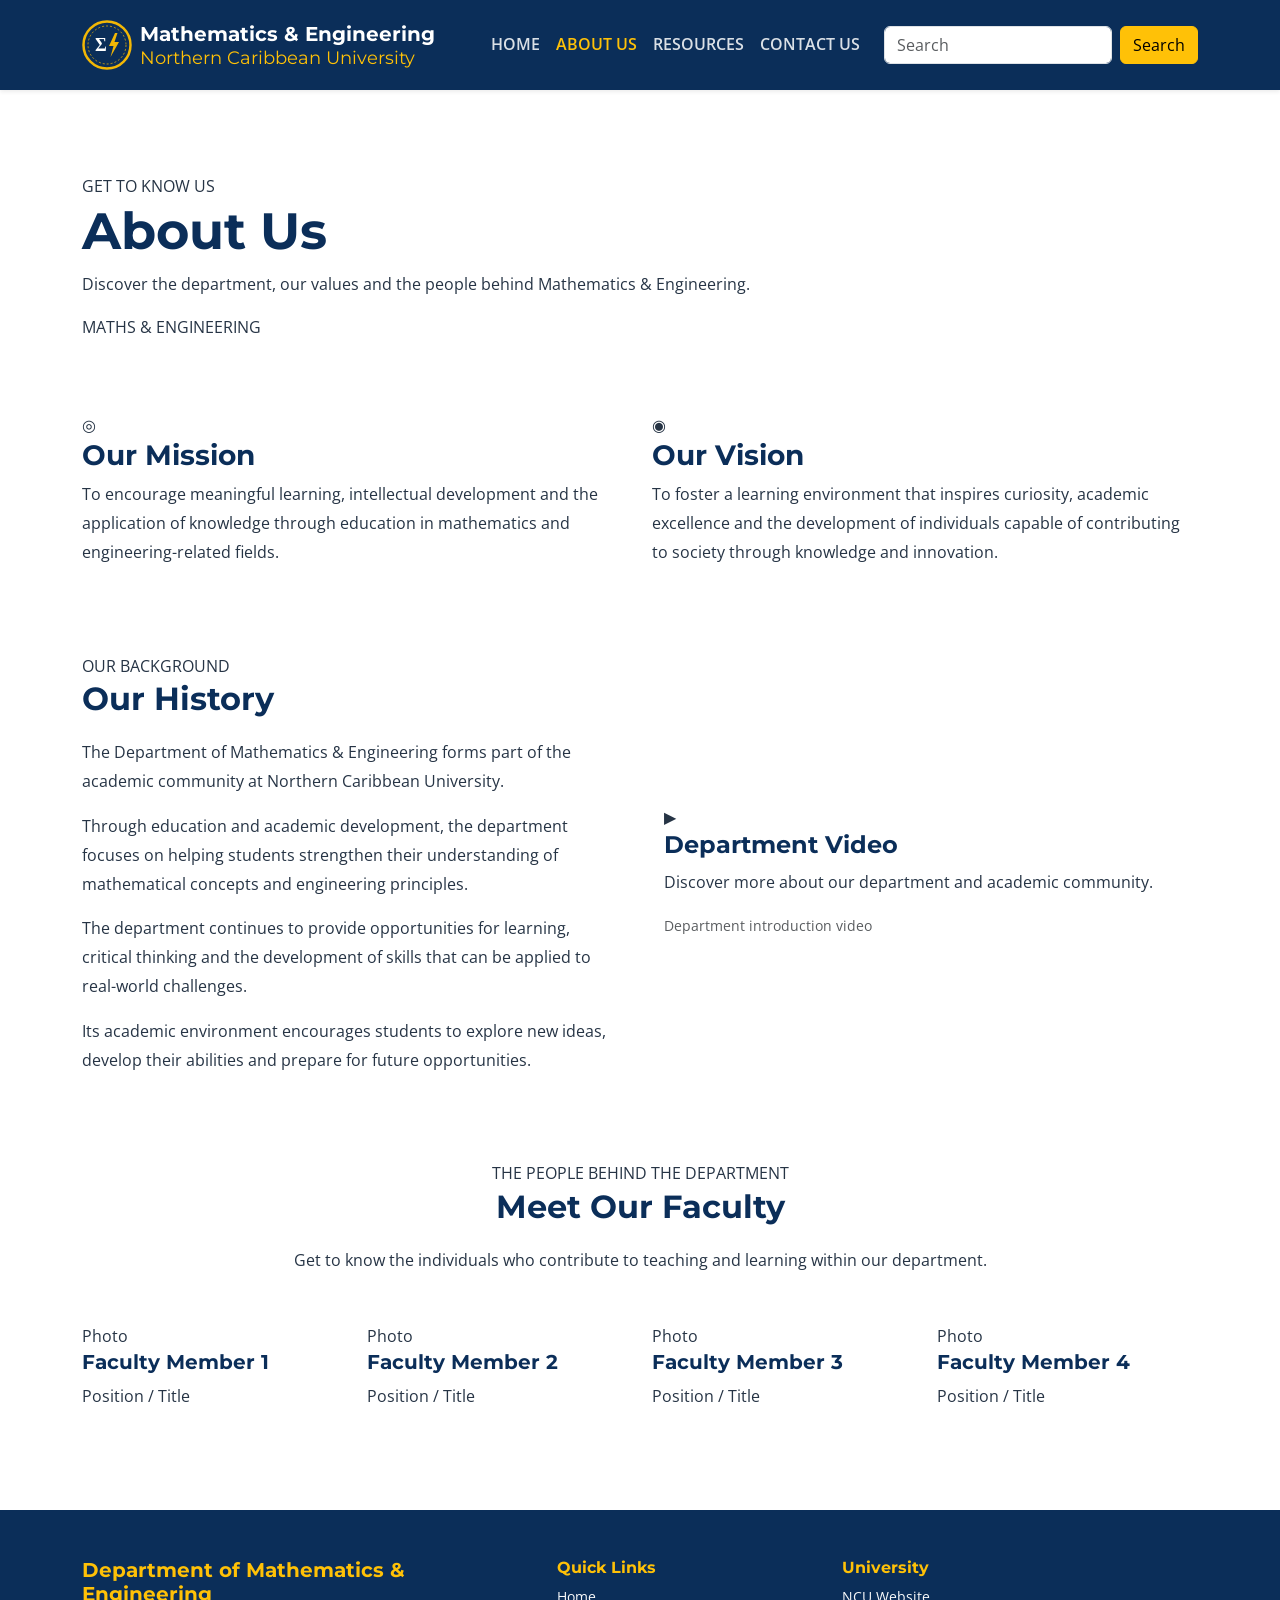
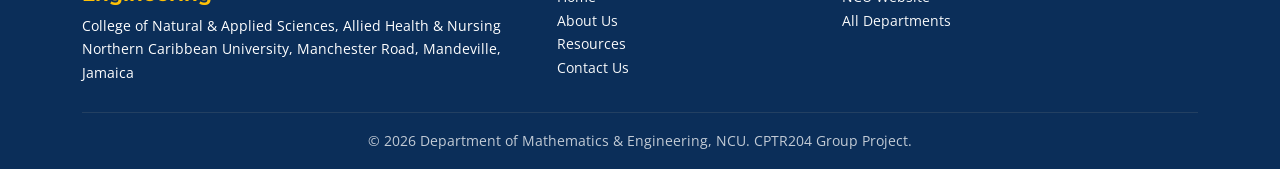
==== commit bcaf25c8: "Update about.html" ====
--- a/about.html
+++ b/about.html
@@ -8,7 +8,7 @@
   <meta name="description" content="Learn about the Department of Mathematics and Engineering at Northern Caribbean University.">
   <title>About Us | Mathematics &amp; Engineering - NCU</title>
 
-  
+
   <link href="https://cdn.jsdelivr.net/npm/bootstrap@5.3.8/dist/css/bootstrap.min.css" rel="stylesheet">
   <link href="https://fonts.googleapis.com/css2?family=Montserrat:wght@600;700&family=Open+Sans:wght@400;600&display=swap" rel="stylesheet">
   <link href="css/style.css" rel="stylesheet">
@@ -16,9 +16,8 @@
 </head>
 
 <body class="d-flex flex-column min-vh-100">
-
+  
   <header>
-
     <nav class="navbar navbar-expand-lg navbar-dark bg-navy shadow-sm">
 
       <div class="container">
@@ -26,7 +25,7 @@
         <a class="navbar-brand d-flex align-items-center" href="index.html">
 
           <img src="images/logo.svg"
-               alt="Department of Mathematics and Engineering logo"
+               alt="Department logo"
                width="50"
                height="50"
                class="me-2">
@@ -63,7 +62,6 @@
 
             <li class="nav-item">
               <a class="nav-link fw-semibold text-uppercase small active"
-                 aria-current="page"
                  href="about.html">About Us</a>
             </li>
 
@@ -94,122 +92,44 @@
           </form>
 
         </div>
-
-      </div>
-
+      </div>
     </nav>
-
   </header>
 
- 
+
   <main class="container py-5 flex-grow-1">
 
-    <section class="about-hero">
-
-      <span class="section-label">GET TO KNOW US</span>
-
-      <h1>Where Knowledge Meets Innovation</h1>
-
-      <p>
-        Discover the people, purpose and academic interests behind
-        the Department of Mathematics &amp; Engineering at
-        Northern Caribbean University.
-      </p>
-
-      <a href="#department" class="btn btn-warning">
-        Explore Our Department &rarr;
-      </a>
+
+    <section class="about-title-banner">
+
+      <div>
+        <span class="about-small-label">GET TO KNOW US</span>
+
+        <h1>About Us</h1>
+
+        <p>
+          Discover the department, our values and the people
+          behind Mathematics &amp; Engineering.
+        </p>
+      </div>
+
+      <div class="about-banner-decoration">
+        MATHS &amp; ENGINEERING
+      </div>
 
     </section>
 
-    <section class="about-section" id="department">
-
-      <div class="row align-items-center g-5">
-
-        <div class="col-lg-6">
-
-          <span class="section-label">A LITTLE ABOUT US</span>
-
-          <h2>Getting To Know Our Department</h2>
-
-          <p>
-            Welcome to the Department of Mathematics &amp; Engineering
-            at Northern Caribbean University. The fields of mathematics
-            and engineering are closely connected to the way we
-            understand and interact with the world around us.
-          </p>
-
-          <p>
-            Through the study of mathematical principles and
-            engineering concepts, students are encouraged to think
-            critically, approach challenges creatively and develop
-            practical problem-solving skills.
-          </p>
-
-          <p>
-            Our aim is to support an environment where learning
-            goes beyond the classroom and encourages students
-            to explore new ideas and possibilities.
-          </p>
-
-        </div>
-
-
-        <div class="col-lg-6">
-
-          <div class="info-card">
-
-            <span class="section-label">OUR DEPARTMENT</span>
-
-            <h3>Learning Today, Shaping Tomorrow</h3>
-
-            <p>
-              We believe that education should prepare students
-              to understand real-world challenges and develop
-              the knowledge and skills needed to address them.
-            </p>
-
-            <p class="mb-0">
-              Our department encourages curiosity, creativity
-              and a commitment to lifelong learning.
-            </p>
-
-          </div>
-
-        </div>
-
-      </div>
-
-    </section>
-
-
-    <section class="mission-vision">
-
-      <div class="text-center mb-5">
-
-        <span class="section-label">WHAT GUIDES US</span>
-
-        <h2>Our Mission &amp; Vision</h2>
-
-        <p>
-          The values and aspirations that guide our approach
-          to education and student development.
-        </p>
-
-      </div>
-
+
+    <section class="about-mission-vision">
 
       <div class="row g-4">
-
-
+        
 
         <div class="col-md-6">
 
-          <div class="mission-card">
-
-            <div class="fs-2 text-warning mb-2">
-              ◎
-            </div>
+          <div class="about-value-card mission-box">
+
+            <div class="about-card-icon">◎</div>
 
             <h3>Our Mission</h3>
 
@@ -227,11 +147,9 @@
 
         <div class="col-md-6">
 
-          <div class="vision-card">
-
-            <div class="fs-2 text-warning mb-2">
-              ◉
-            </div>
+          <div class="about-value-card vision-box">
+
+            <div class="about-card-icon">◉</div>
 
             <h3>Our Vision</h3>
 
@@ -249,18 +167,89 @@
       </div>
 
     </section>
-    
-    <section class="py-5">
+
+
+    <section class="about-history-section">
+
+      <div class="row align-items-center g-5">
+
+
+        <div class="col-lg-6">
+
+          <span class="about-small-label">OUR BACKGROUND</span>
+
+          <h2>Our History</h2>
+
+          <p>
+            The Department of Mathematics &amp; Engineering
+            forms part of the academic community at
+            Northern Caribbean University.
+          </p>
+
+          <p>
+            Through education and academic development,
+            the department focuses on helping students
+            strengthen their understanding of mathematical
+            concepts and engineering principles.
+          </p>
+
+          <p>
+            The department continues to provide opportunities
+            for learning, critical thinking and the development
+            of skills that can be applied to real-world challenges.
+          </p>
+
+          <p>
+            Its academic environment encourages students
+            to explore new ideas, develop their abilities
+            and prepare for future opportunities.
+          </p>
+
+        </div>
+
+
+        <div class="col-lg-6">
+
+          <div class="about-video-container">
+
+            <div class="about-video-placeholder">
+
+              <div class="about-play-icon">
+                &#9654;
+              </div>
+
+              <h4>Department Video</h4>
+
+              <p>
+                Discover more about our department
+                and academic community.
+              </p>
+
+            </div>
+
+          </div>
+
+          <small class="text-muted">
+            Department introduction video
+          </small>
+
+        </div>
+
+      </div>
+
+    </section>
+
+    <section class="about-faculty-section">
 
       <div class="text-center mb-5">
 
-        <span class="section-label">EXPLORE OUR FIELD</span>
-
-        <h2>What We Focus On</h2>
+        <span class="about-small-label">THE PEOPLE BEHIND THE DEPARTMENT</span>
+
+        <h2>Meet Our Faculty</h2>
 
         <p>
-          Discover some of the important areas connected
-          to mathematics and engineering.
+          Get to know the individuals who contribute
+          to teaching and learning within our department.
         </p>
 
       </div>
@@ -268,71 +257,83 @@
 
       <div class="row g-4">
 
-
-        <div class="col-md-6">
-
-          <div class="info-card">
-
-            <h3>Mathematics</h3>
-
-            <p>
-              Mathematics develops logical thinking, analytical
-              abilities and problem-solving skills that can be
-              applied across various academic and professional
-              fields.
-            </p>
-
-          </div>
-
-        </div>
-
-        <div class="col-md-6">
-
-          <div class="info-card">
-
-            <h3>Engineering</h3>
-
-            <p>
-              Engineering applies scientific and mathematical
-              principles to solve practical problems, develop
-              solutions and improve the world around us.
-            </p>
-
-          </div>
-
-        </div>
+        <div class="col-12 col-sm-6 col-lg-3">
+
+          <div class="about-faculty-card">
+
+            <div class="faculty-photo">
+              <span>Photo</span>
+            </div>
+
+            <h5>Faculty Member 1</h5>
+
+            <p>Position / Title</p>
+
+          </div>
+
+        </div>
+
+        <div class="col-12 col-sm-6 col-lg-3">
+
+          <div class="about-faculty-card">
+
+            <div class="faculty-photo">
+              <span>Photo</span>
+            </div>
+
+            <h5>Faculty Member 2</h5>
+
+            <p>Position / Title</p>
+
+          </div>
+
+        </div>
+
+        <div class="col-12 col-sm-6 col-lg-3">
+
+          <div class="about-faculty-card">
+
+            <div class="faculty-photo">
+              <span>Photo</span>
+            </div>
+
+            <h5>Faculty Member 3</h5>
+
+            <p>Position / Title</p>
+
+          </div>
+
+        </div>
+
+        <div class="col-12 col-sm-6 col-lg-3">
+
+          <div class="about-faculty-card">
+
+            <div class="faculty-photo">
+              <span>Photo</span>
+            </div>
+
+            <h5>Faculty Member 4</h5>
+
+            <p>Position / Title</p>
+
+          </div>
+
+        </div>
+
 
       </div>
 
     </section>
 
-    <section class="text-center py-5">
-
-      <span class="section-label">YOUR FUTURE STARTS HERE</span>
-
-      <h2>Be Part of Our Journey</h2>
-
-      <p>
-        Explore the opportunities that learning, mathematics
-        and engineering can create for your future.
-      </p>
-
-      <a href="contact.html" class="btn btn-navy">
-        Contact Us &rarr;
-      </a>
-
-    </section>
-
 
   </main>
 
-
   <footer class="bg-navy text-white pt-5 pb-3">
 
     <div class="container">
 
       <div class="row g-4">
-
 
         <div class="col-md-5">
 
@@ -425,8 +426,8 @@
 
   </footer>
 
-
   <script src="https://cdn.jsdelivr.net/npm/bootstrap@5.3.8/dist/js/bootstrap.bundle.min.js"></script>
 
 </body>
 </html>
+
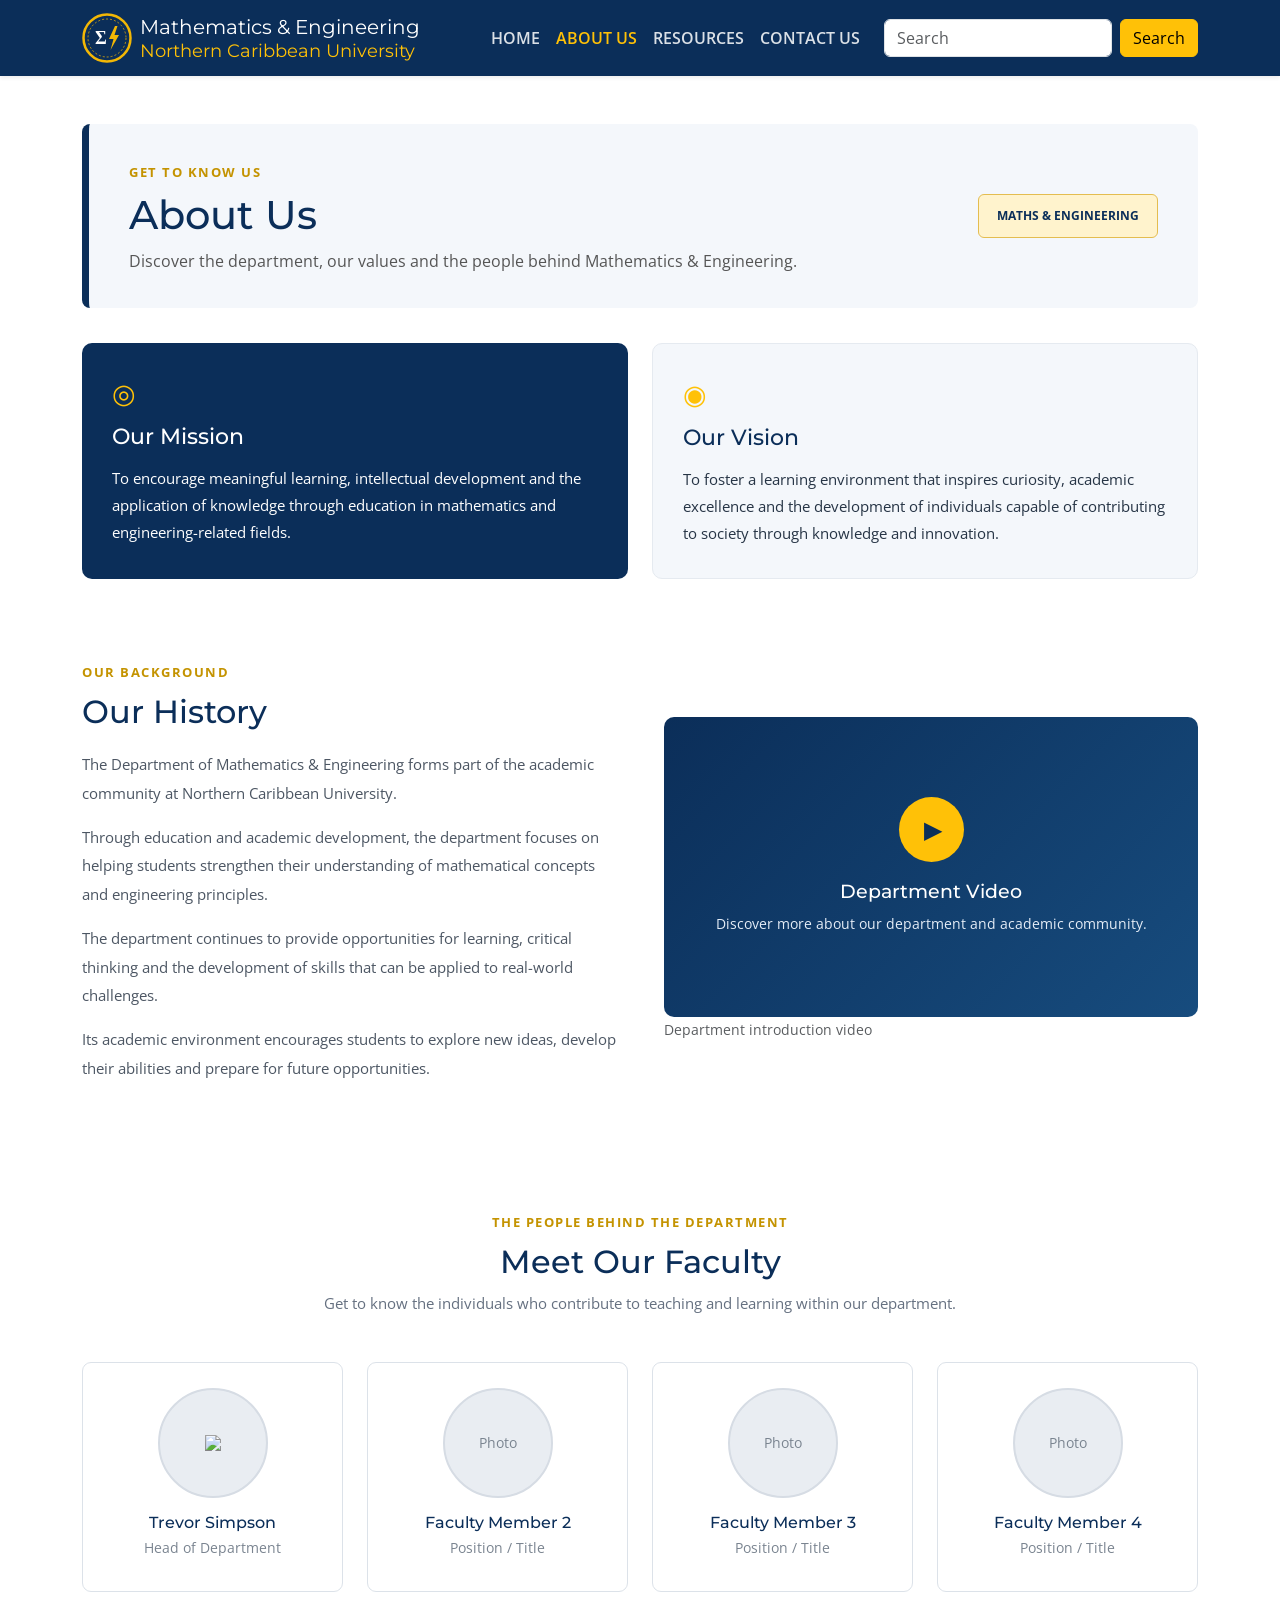
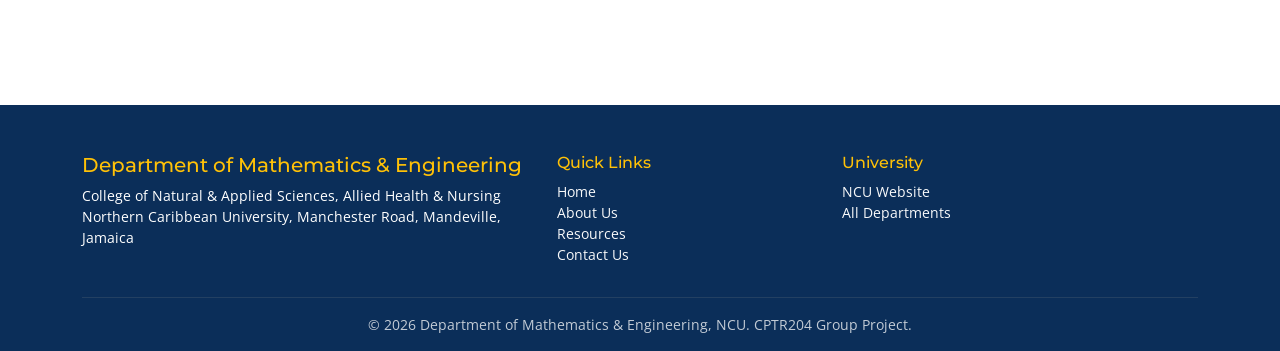
==== commit 617990e2: "Update about.html" ====
--- a/about.html
+++ b/about.html
@@ -262,12 +262,12 @@
           <div class="about-faculty-card">
 
             <div class="faculty-photo">
-              <span>Photo</span>
+              <img src="https://github.com/ray-bourne/CPTR204_Group_Project/blob/main/images/trevor%20simpson.jpeg">
             </div>
 
-            <h5>Faculty Member 1</h5>
-
-            <p>Position / Title</p>
+            <h5>Trevor Simpson</h5>
+
+            <p>Head of Department</p>
 
           </div>
 
--- a/css/style.css
+++ b/css/style.css
@@ -32,230 +32,279 @@
 
 
 
-body {
-  font-family: "Open Sans", Arial, sans-serif;
+
+.about-title-banner {
+  background: #f4f7fb;
+  border-left: 7px solid #0b2e59;
+}
+
+
+
+.about-title-banner {
+  background: #f4f7fb;
+  border-left: 7px solid #0b2e59;
+  border-radius: 8px;
+  padding: 35px 40px;
+  margin-bottom: 35px;
+  display: flex;
+  align-items: center;
+  justify-content: space-between;
+  gap: 20px;
+}
+
+.about-title-banner h1 {
+  color: #0b2e59;
+  font-size: 2.5rem;
+  margin: 8px 0 10px;
+}
+
+.about-title-banner p {
+  color: #555;
+  margin-bottom: 0;
+}
+
+.about-small-label {
+  color: #c49300;
+  font-size: 0.8rem;
+  font-weight: 700;
+  letter-spacing: 1.5px;
+  text-transform: uppercase;
+}
+
+.about-banner-decoration {
+  color: #0b2e59;
+  background: #fff3cd;
+  border: 1px solid #e4bd50;
+  padding: 12px 18px;
+  border-radius: 6px;
+  font-size: 0.75rem;
+  font-weight: 700;
+  white-space: nowrap;
+}
+
+
+.about-mission-vision {
+  margin-bottom: 60px;
+}
+
+.about-value-card {
+  padding: 30px;
+  border-radius: 10px;
+  height: 100%;
+  min-height: 190px;
+  transition: transform 0.3s ease,
+              box-shadow 0.3s ease;
+}
+
+.mission-box {
+  background: #0b2e59;
+  color: white;
+}
+
+.vision-box {
+  background: #f4f7fb;
   color: #263445;
-  background-color: #ffffff;
-  line-height: 1.7;
-}
-
-main {
+  border: 1px solid #e5eaf0;
+}
+
+.about-value-card h3 {
+  font-size: 1.35rem;
+  margin-bottom: 15px;
+}
+
+.mission-box h3 {
+  color: white;
+}
+
+.vision-box h3 {
+  color: #0b2e59;
+}
+
+.about-value-card p {
+  font-size: 0.95rem;
+  line-height: 1.8;
+  margin-bottom: 0;
+}
+
+.about-card-icon {
+  font-size: 1.7rem;
+  color: #ffc107;
+  margin-bottom: 10px;
+}
+
+.about-value-card:hover {
+  transform: translateY(-5px);
+  box-shadow: 0 10px 25px rgba(11, 46, 89, 0.12);
+}
+
+.about-history-section {
+  padding: 20px 0 65px;
+}
+
+.about-history-section h2 {
+  color: #0b2e59;
+  margin: 10px 0 20px;
+  font-size: 2rem;
+}
+
+.about-history-section p {
+  color: #4c5663;
+  font-size: 0.96rem;
+  line-height: 1.85;
+}
+
+
+.about-video-container {
   width: 100%;
 }
 
-
-h1, h2, h3, h4, h5, h6 {
-  font-family: "Montserrat", Arial, sans-serif;
-  color: var(--navy);
-  font-weight: 700;
-}
-
-h1 {
-  font-size: clamp(2rem, 4vw, 3.2rem);
-}
-
-h2 {
+.about-video-placeholder {
+  width: 100%;
+  aspect-ratio: 16 / 9;
+  background: linear-gradient(135deg, #0b2e59, #174c7e);
+  border-radius: 10px;
+  display: flex;
+  flex-direction: column;
+  align-items: center;
+  justify-content: center;
+  color: white;
+  text-align: center;
+  padding: 25px;
+}
+
+.about-play-icon {
+  width: 65px;
+  height: 65px;
+  background: #ffc107;
+  color: #0b2e59;
+  border-radius: 50%;
+  display: flex;
+  align-items: center;
+  justify-content: center;
+  font-size: 1.5rem;
+  padding-left: 4px;
+  margin-bottom: 18px;
+}
+
+.about-video-placeholder h4 {
+  color: white;
+  font-size: 1.2rem;
+}
+
+.about-video-placeholder p {
+  color: #e5edf7;
+  font-size: 0.9rem;
+  margin-bottom: 0;
+}
+
+.about-faculty-section {
+  padding: 45px 0 65px;
+}
+
+.about-faculty-section h2 {
+  color: #0b2e59;
   font-size: 2rem;
-  margin-bottom: 20px;
-}
-
-
-.navbar {
-  padding: 15px 0;
-}
-
-.navbar-brand {
-  font-weight: 700;
-}
-
-.navbar-brand img {
-  object-fit: contain;
-}
-
-.nav-link {
-  transition: color 0.3s ease;
-}
-
-
-.about-hero,
-.hero-section {
-  background: linear-gradient(135deg, #0b2e59, #174c7e);
-  color: white;
-  padding: 90px 30px;
-  border-radius: 12px;
-  margin-bottom: 65px;
+  margin: 10px 0;
+}
+
+.about-faculty-section > .text-center > p {
+  color: #657080;
+  font-size: 0.95rem;
+}
+
+.about-faculty-card {
+  background: white;
+  border: 1px solid #dce2e9;
+  border-radius: 9px;
+  padding: 25px 15px;
+  height: 100%;
+  min-height: 230px;
   text-align: center;
-}
-
-.about-hero h1,
-.hero-section h1 {
-  color: white;
-  margin-bottom: 20px;
-}
-
-.about-hero p,
-.hero-section p {
-  color: #e8edf5;
-  font-size: 1.1rem;
-  max-width: 750px;
-  margin: 0 auto 25px;
-}
-
-
-section {
-  padding-top: 35px;
-  padding-bottom: 35px;
-}
-
-section p {
+  transition: transform 0.3s ease,
+              box-shadow 0.3s ease;
+}
+
+.about-faculty-card:hover {
+  transform: translateY(-5px);
+  box-shadow: 0 8px 22px rgba(11, 46, 89, 0.12);
+}
+
+.faculty-photo {
+  width: 110px;
+  height: 110px;
+  margin: 0 auto 15px;
+  background: #e9edf2;
+  border: 2px solid #d6dce4;
+  border-radius: 50%;
+  display: flex;
+  align-items: center;
+  justify-content: center;
+  color: #7a8490;
+  font-size: 0.85rem;
+}
+
+.about-faculty-card h5 {
+  color: #0b2e59;
   font-size: 1rem;
-  line-height: 1.8;
-}
-
-
-.section-label {
-  color: #d69e00;
-  font-weight: 700;
-  text-transform: uppercase;
-  letter-spacing: 2px;
+  margin-bottom: 5px;
+}
+
+.about-faculty-card p {
+  color: #7a8490;
   font-size: 0.85rem;
-  margin-bottom: 12px;
-}
-
-
-.about-section {
-  padding: 45px 0;
-}
-
-.about-section img,
-.about-image {
-  width: 100%;
-  max-height: 400px;
-  object-fit: cover;
-  border-radius: 12px;
-  box-shadow: 0 8px 25px rgba(0, 0, 0, 0.12);
-}
-
-
-.mission-vision {
-  background-color: #f4f7fb;
-  padding: 65px 25px;
-  border-radius: 12px;
-  margin-top: 40px;
-  margin-bottom: 40px;
-}
-
-.mission-card,
-.vision-card {
-  background-color: white;
-  padding: 35px;
-  height: 100%;
-  border-radius: 12px;
-  border: 1px solid #e5eaf0;
-  box-shadow: 0 5px 18px rgba(11, 46, 89, 0.07);
-  transition: transform 0.3s ease, box-shadow 0.3s ease;
-}
-
-.mission-card:hover,
-.vision-card:hover {
-  transform: translateY(-5px);
-  box-shadow: 0 10px 25px rgba(11, 46, 89, 0.13);
-}
-
-.mission-card h3,
-.vision-card h3 {
-  margin-top: 15px;
-  margin-bottom: 15px;
-}
-
-.info-card {
-  background: #ffffff;
-  border: 1px solid #e5eaf0;
-  border-radius: 12px;
-  padding: 25px;
-  height: 100%;
-  transition: transform 0.3s ease;
-}
-
-.info-card:hover {
-  transform: translateY(-5px);
-}
-
-.btn-navy {
-  background-color: var(--navy);
-  color: white;
-  border: none;
-  padding: 12px 25px;
-  border-radius: 6px;
-  transition: background-color 0.3s ease;
-}
-
-.btn-navy:hover {
-  background-color: #071f3d;
-  color: white;
-}
-
-img {
-  max-width: 100%;
-}
-
-main img {
-  display: block;
-}
-
-footer {
-  margin-top: auto;
-}
-
-footer a {
-  transition: color 0.3s ease;
-}
-
-footer a:hover {
-  color: #ffc107 !important;
+  margin-bottom: 0;
 }
 
 @media (max-width: 768px) {
 
-  .about-hero,
-  .hero-section {
-    padding: 55px 20px;
-    margin-bottom: 35px;
-  }
-
-  h1 {
+  .about-title-banner {
+    padding: 25px 20px;
+    flex-direction: column;
+    align-items: flex-start;
+  }
+
+  .about-title-banner h1 {
     font-size: 2rem;
   }
 
-  h2 {
-    font-size: 1.6rem;
-  }
-
-  section {
+  .about-banner-decoration {
+    white-space: normal;
+  }
+
+  .about-value-card {
+    padding: 25px;
+  }
+
+  .about-history-section {
+    padding-bottom: 35px;
+  }
+
+  .about-faculty-section {
     padding-top: 25px;
-    padding-bottom: 25px;
-  }
-
-  .mission-card,
-  .vision-card {
-    padding: 25px;
-    margin-bottom: 20px;
-  }
-
-}
-
-
-
-
-
-
-
-
-
-
-
-
-
-}
-
-
+  }
+
+}
+
+@media (max-width: 576px) {
+
+  .about-title-banner {
+    padding: 22px 18px;
+  }
+
+  .about-title-banner h1 {
+    font-size: 1.8rem;
+  }
+
+  .about-value-card {
+    min-height: auto;
+  }
+
+  .faculty-photo {
+    width: 100px;
+    height: 100px;
+  }
+
+}
+
+
+
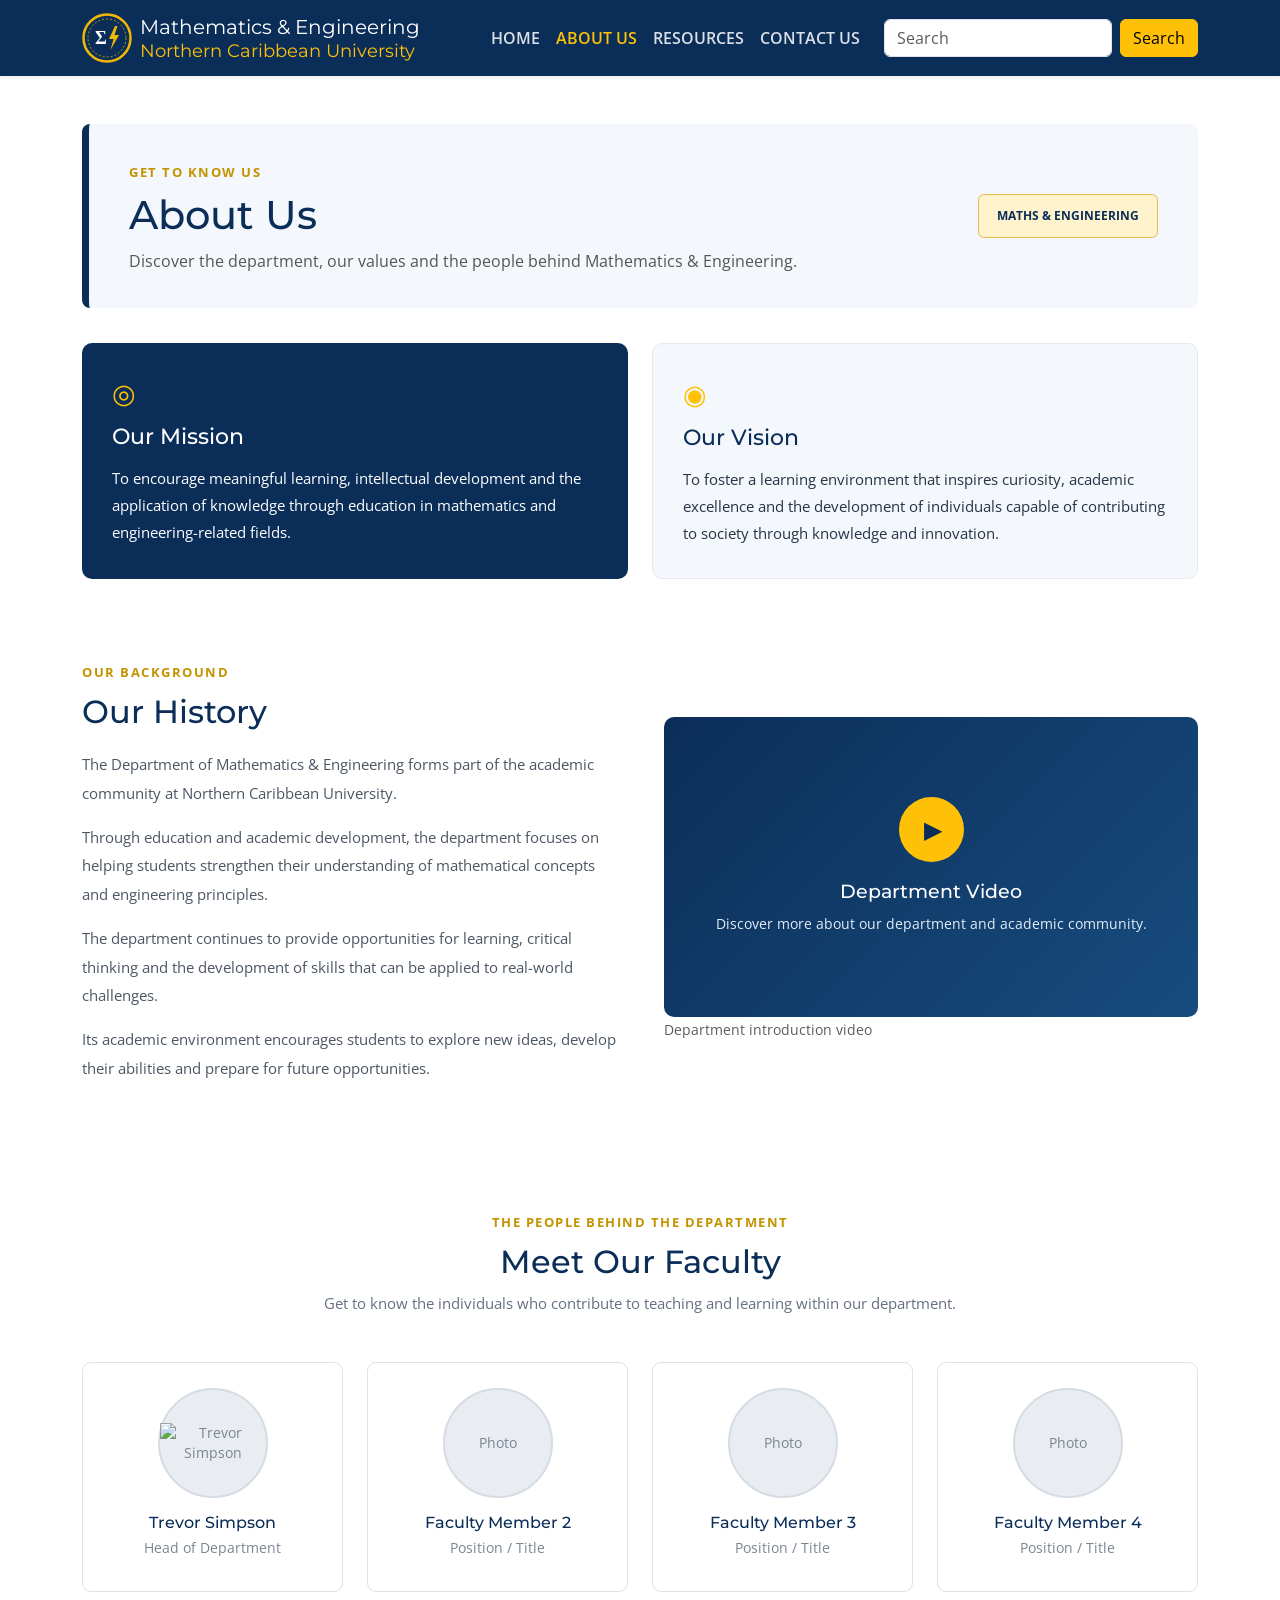
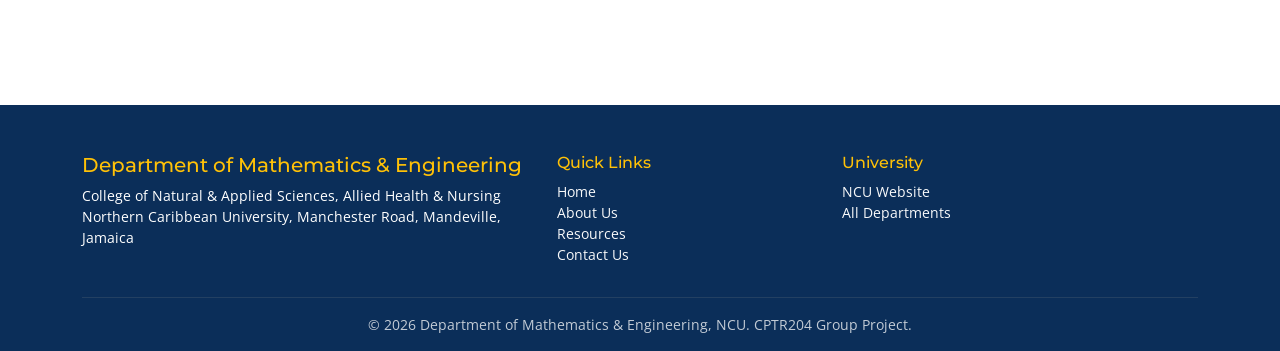
==== commit 0733b3f8: "Update about.html" ====
--- a/about.html
+++ b/about.html
@@ -262,8 +262,12 @@
           <div class="about-faculty-card">
 
             <div class="faculty-photo">
-              <img src="https://github.com/ray-bourne/CPTR204_Group_Project/blob/main/images/trevor%20simpson.jpeg">
+              <img src="https://github.com/ray-bourne/CPTR204_Group_Project/blob/main/images/trevor%20simpson.jpeg"
+                alt="Trevor Simpson">
+                
+            
             </div>
+            
 
             <h5>Trevor Simpson</h5>
 
--- a/css/style.css
+++ b/css/style.css
@@ -304,7 +304,17 @@
     height: 100px;
   }
 
-}
-
-
-
+
+
+
+  .faculty-photo img {
+  width: 100%;
+  height: 100%;
+  object-fit: cover;
+  border-radius: 50%;
+}
+
+}
+
+
+
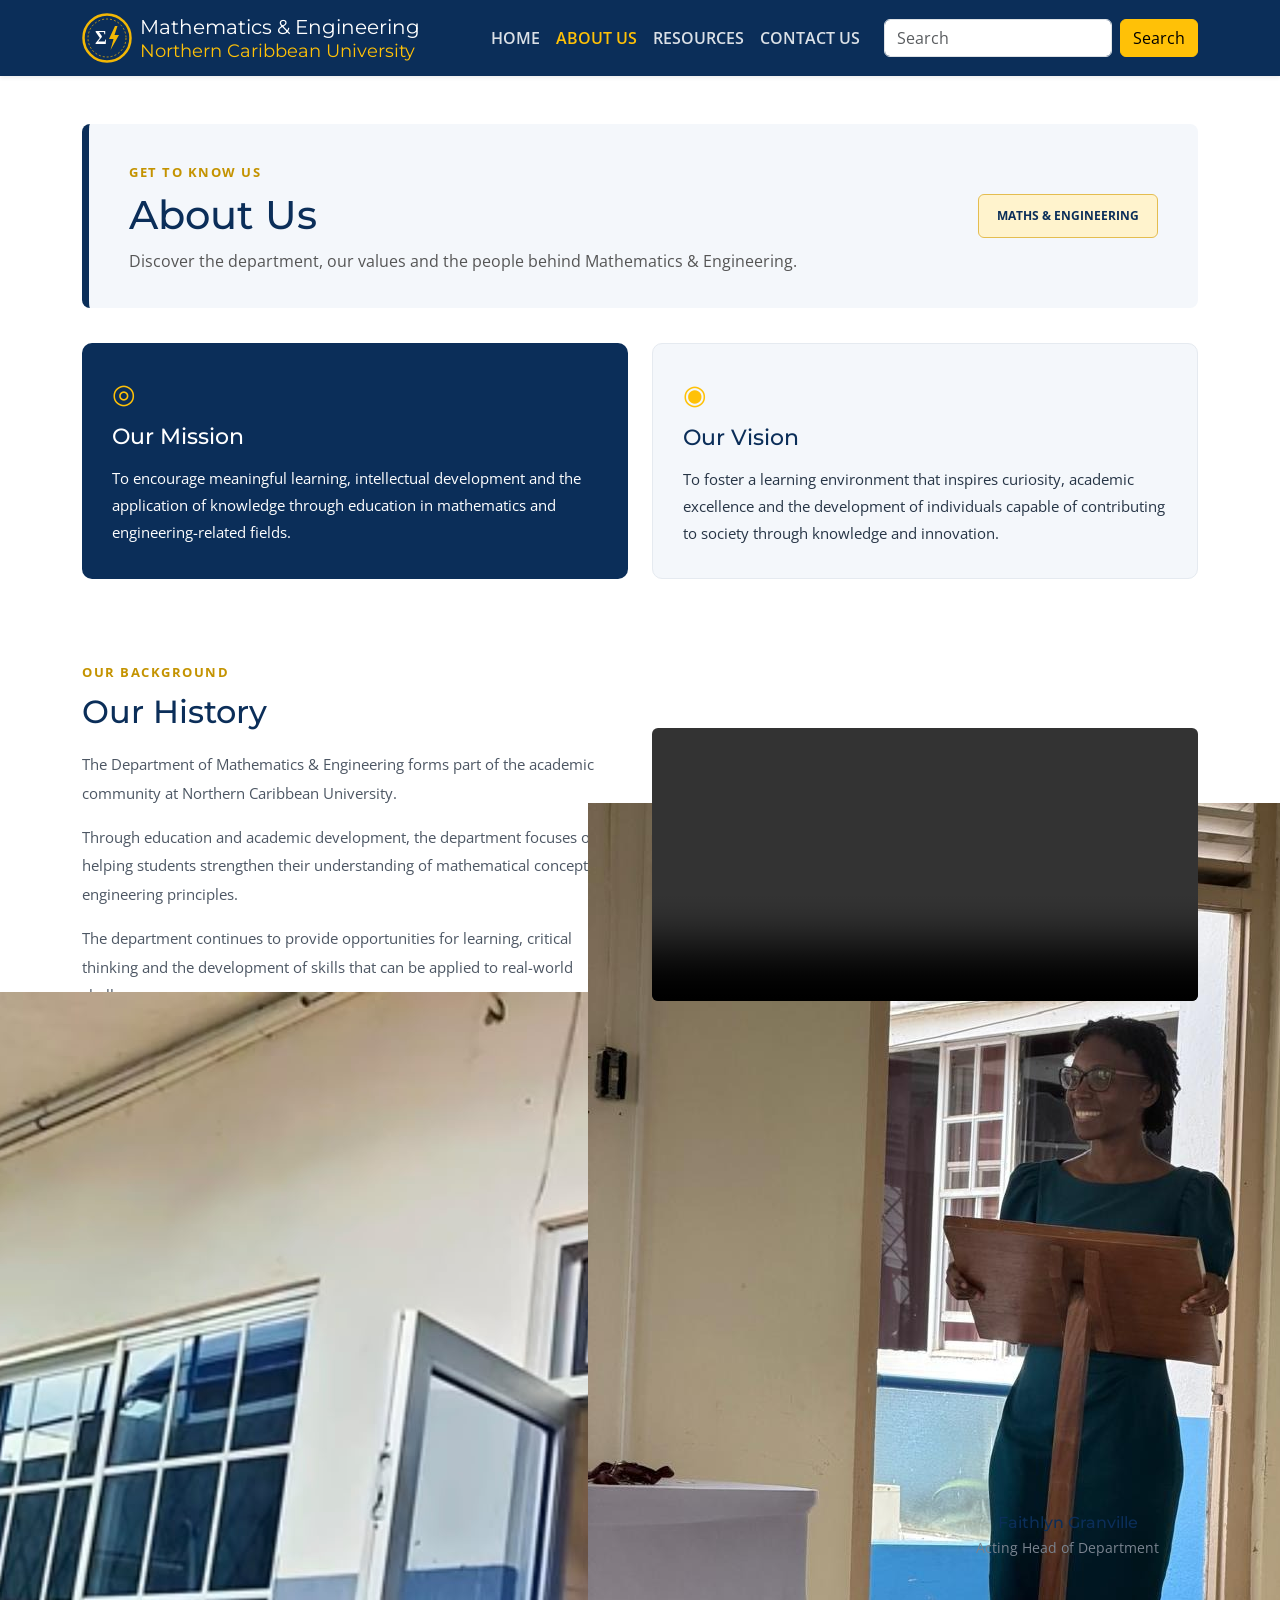
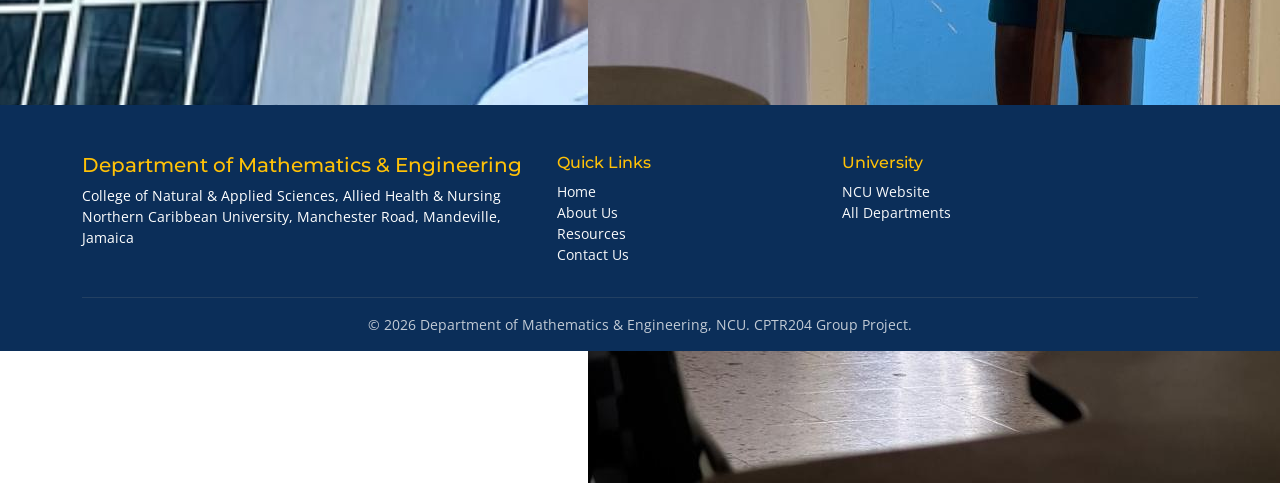
==== commit 3dead1c7: "about and images added" ====
--- a/about.html
+++ b/about.html
@@ -171,7 +171,7 @@
 
     <section class="about-history-section">
 
-      <div class="row align-items-center g-5">
+      <div class="row align-items-center g-4">
 
 
         <div class="col-lg-6">
@@ -208,36 +208,29 @@
         </div>
 
 
-        <div class="col-lg-6">
-
-          <div class="about-video-container">
-
-            <div class="about-video-placeholder">
-
-              <div class="about-play-icon">
-                &#9654;
-              </div>
-
-              <h4>Department Video</h4>
-
-              <p>
-                Discover more about our department
-                and academic community.
-              </p>
-
-            </div>
-
-          </div>
-
-          <small class="text-muted">
-            Department introduction video
-          </small>
-
-        </div>
-
-      </div>
+      
+<div class="col-lg-6">
+
+    <div class="about-video-container">
+
+        <video class="w-100 rounded" controls>
+            <source src="video/department-video.mp4" type="video/mp4">
+
+            Your browser does not support HTML video.
+        </video>
+
+    </div>
+
+    <small class="text-muted">
+        Department introduction video
+    </small>
+
+</div>
+
+</div>
 
     </section>
+
 
     <section class="about-faculty-section">
 
@@ -262,7 +255,7 @@
           <div class="about-faculty-card">
 
             <div class="faculty-photo">
-              <img src="https://github.com/ray-bourne/CPTR204_Group_Project/blob/main/images/trevor%20simpson.jpeg"
+              <img src="images/trevor-simpson.jpeg"
                 alt="Trevor Simpson">
                 
             
@@ -282,12 +275,13 @@
           <div class="about-faculty-card">
 
             <div class="faculty-photo">
-              <span>Photo</span>
+             <img src="images/angelia-johnson.jpeg"
+             alt="Angelia Johnson">
             </div>
 
-            <h5>Faculty Member 2</h5>
-
-            <p>Position / Title</p>
+            <h5>Angelia Johnson</h5>
+
+            <p>Admin Assistant</p>
 
           </div>
 
@@ -298,12 +292,13 @@
           <div class="about-faculty-card">
 
             <div class="faculty-photo">
-              <span>Photo</span>
+              <img src="images/dr-green.jpeg"
+              alt="Dr. Delroy Green">
             </div>
 
-            <h5>Faculty Member 3</h5>
-
-            <p>Position / Title</p>
+            <h5>Dr. Delroy Green</h5>
+
+            <p>Lecturer</p>
 
           </div>
 
@@ -314,12 +309,13 @@
           <div class="about-faculty-card">
 
             <div class="faculty-photo">
-              <span>Photo</span>
+              <img src="images/faithlyn-granville.jpeg"
+              alt="Faithlyn Granville">
             </div>
 
-            <h5>Faculty Member 4</h5>
-
-            <p>Position / Title</p>
+            <h5>Faithlyn Granville</h5>
+
+            <p>Acting Head of Department</p>
 
           </div>
 
